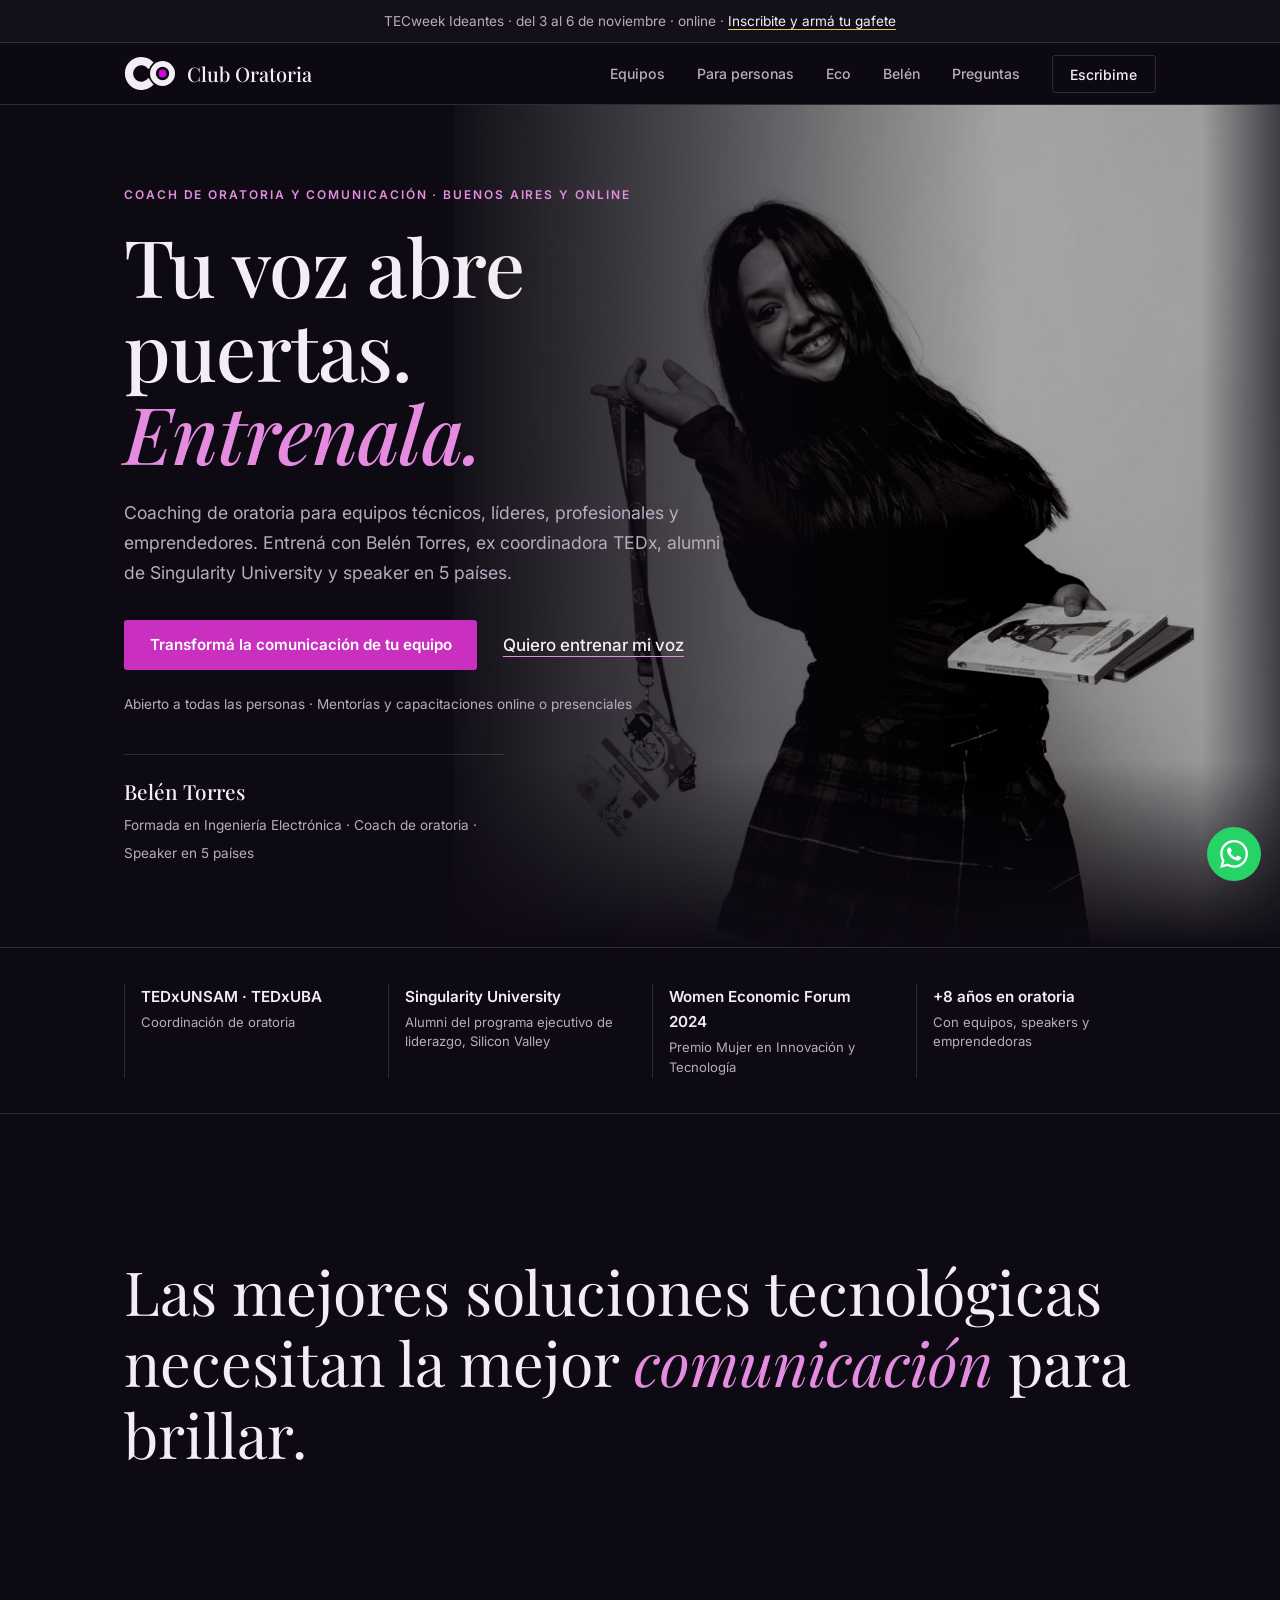
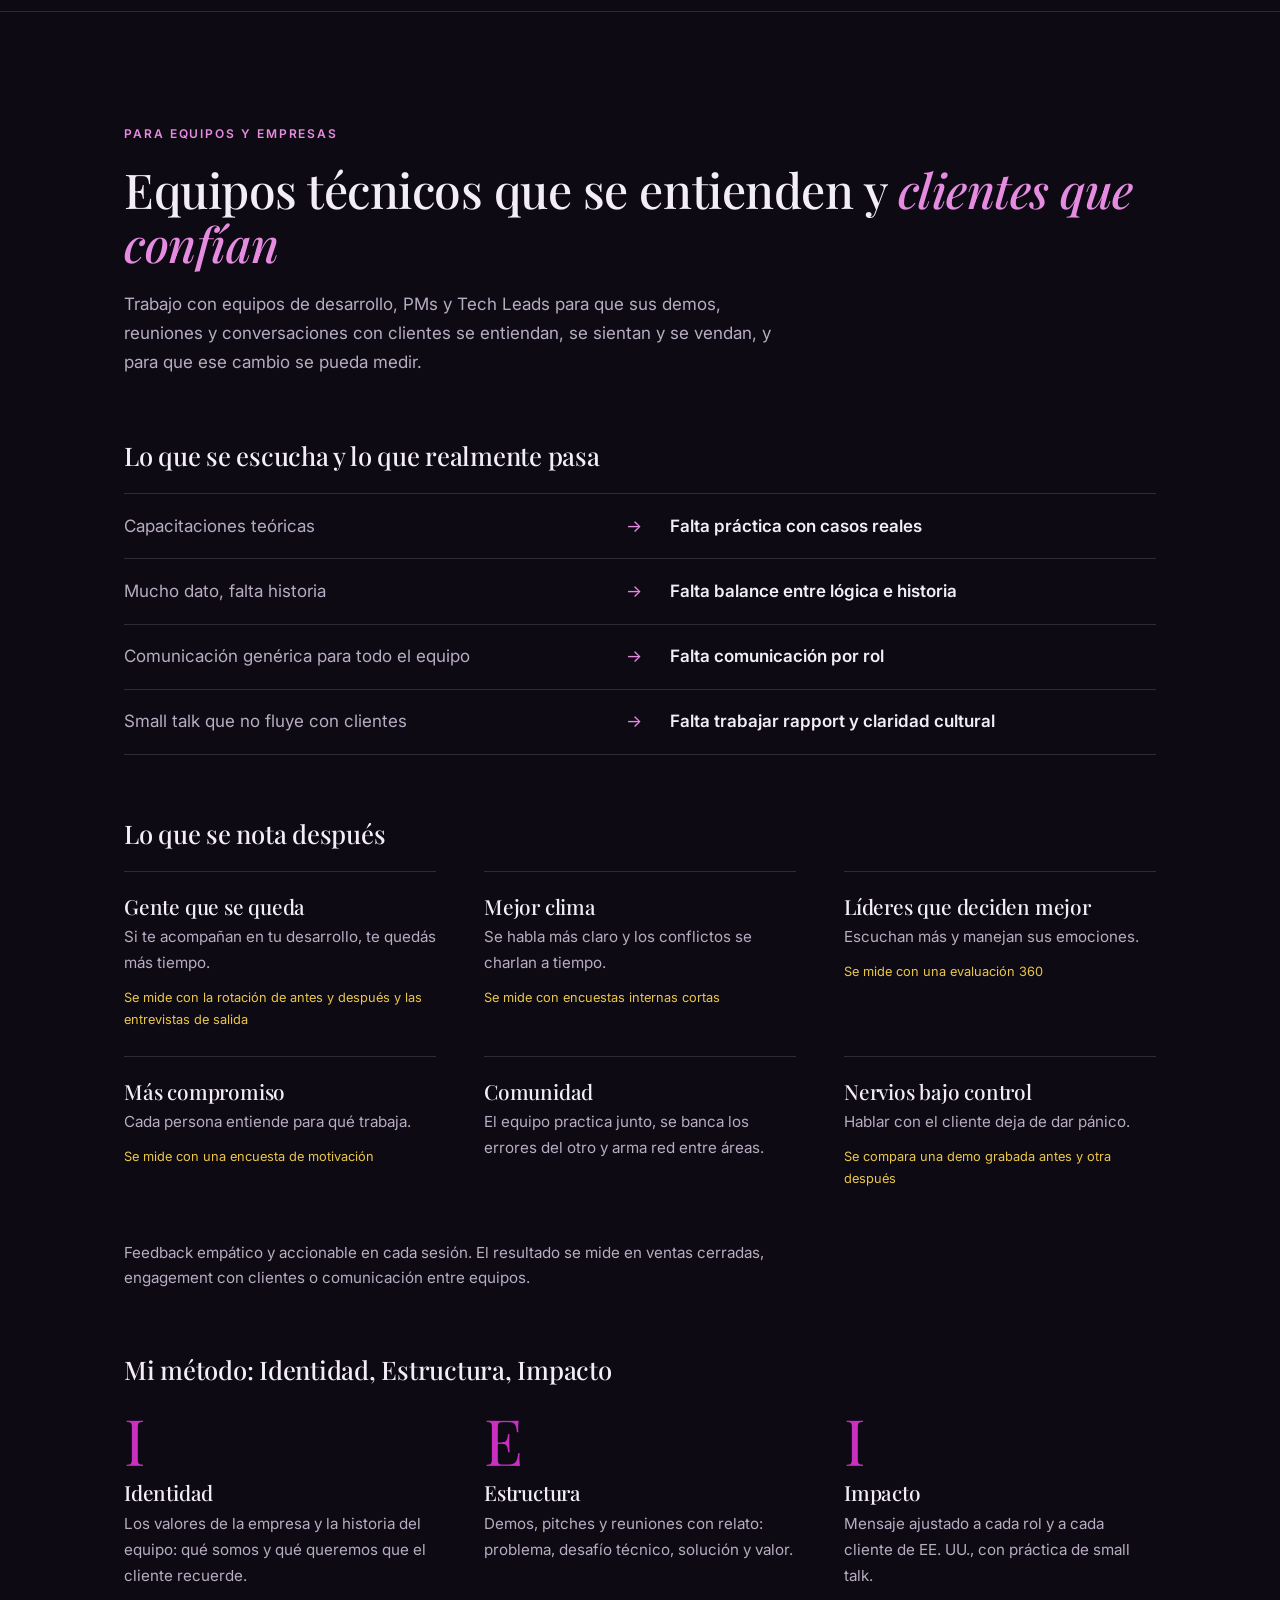
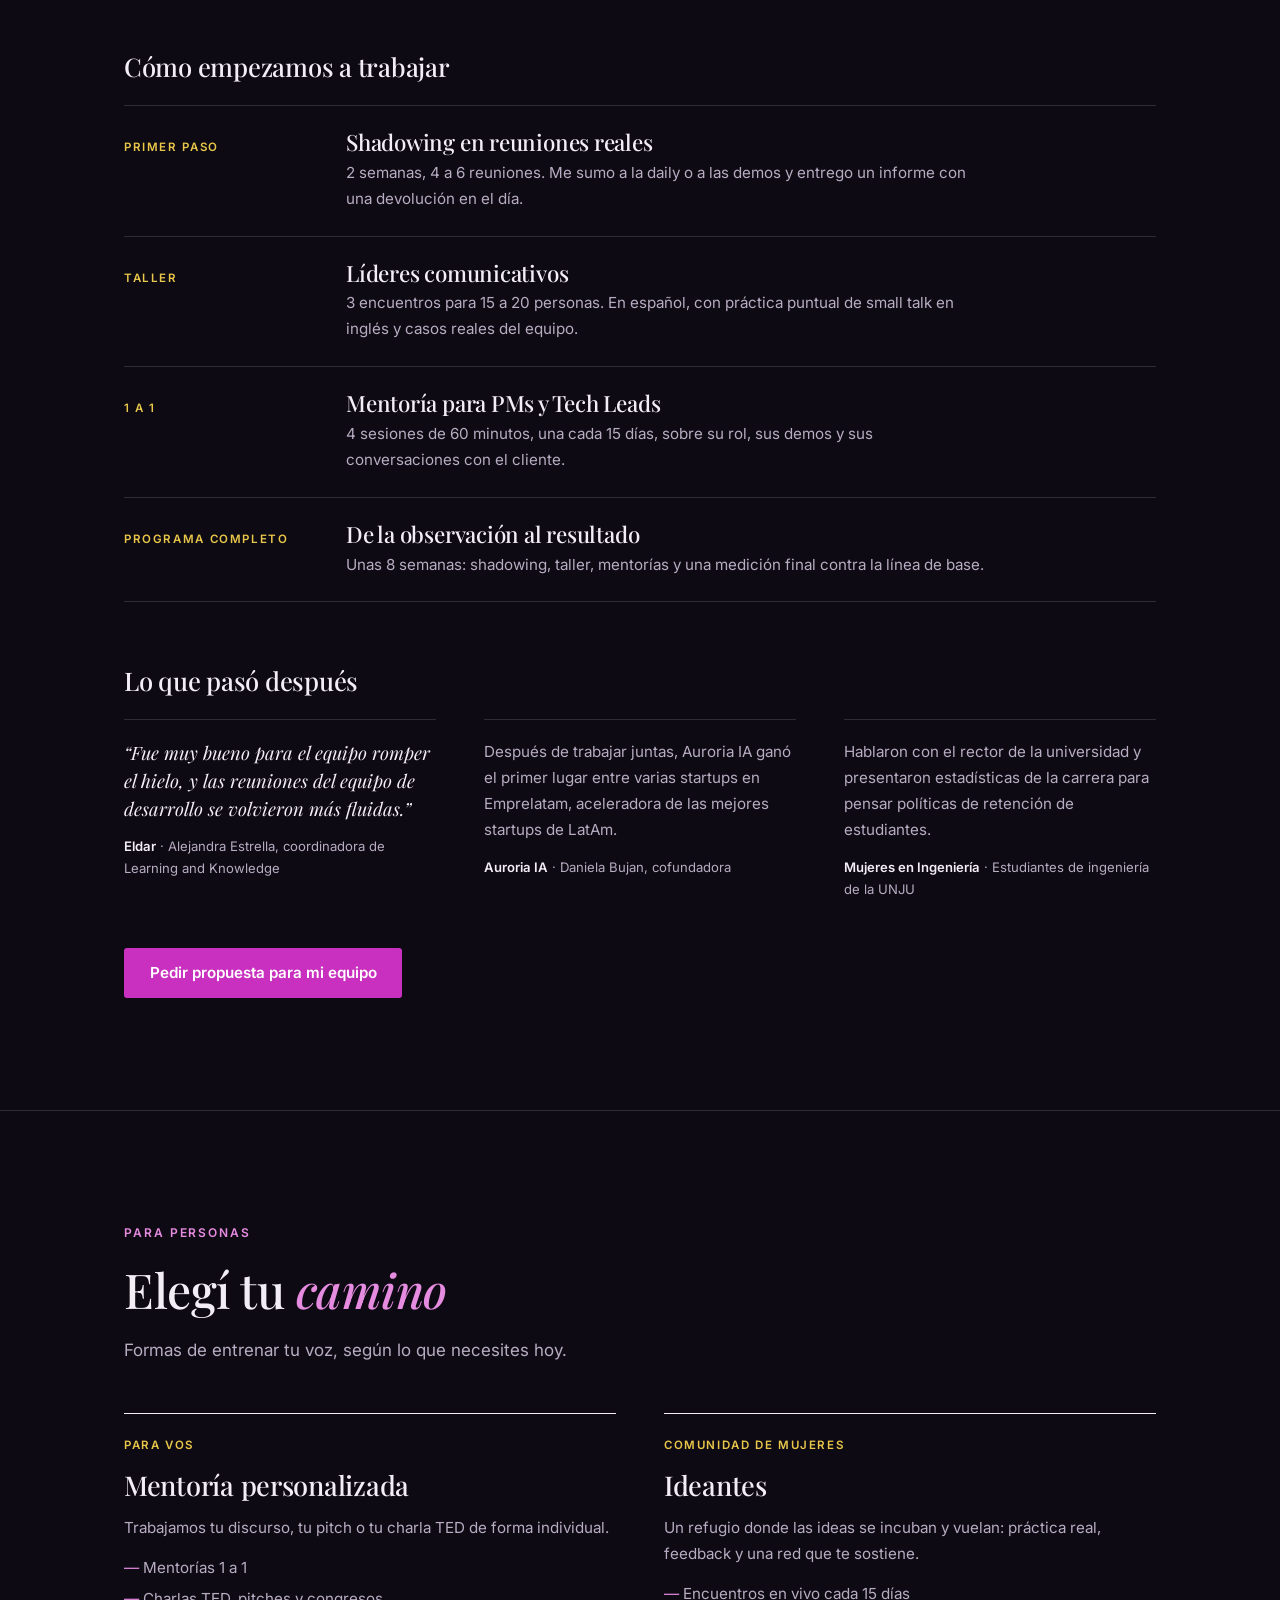
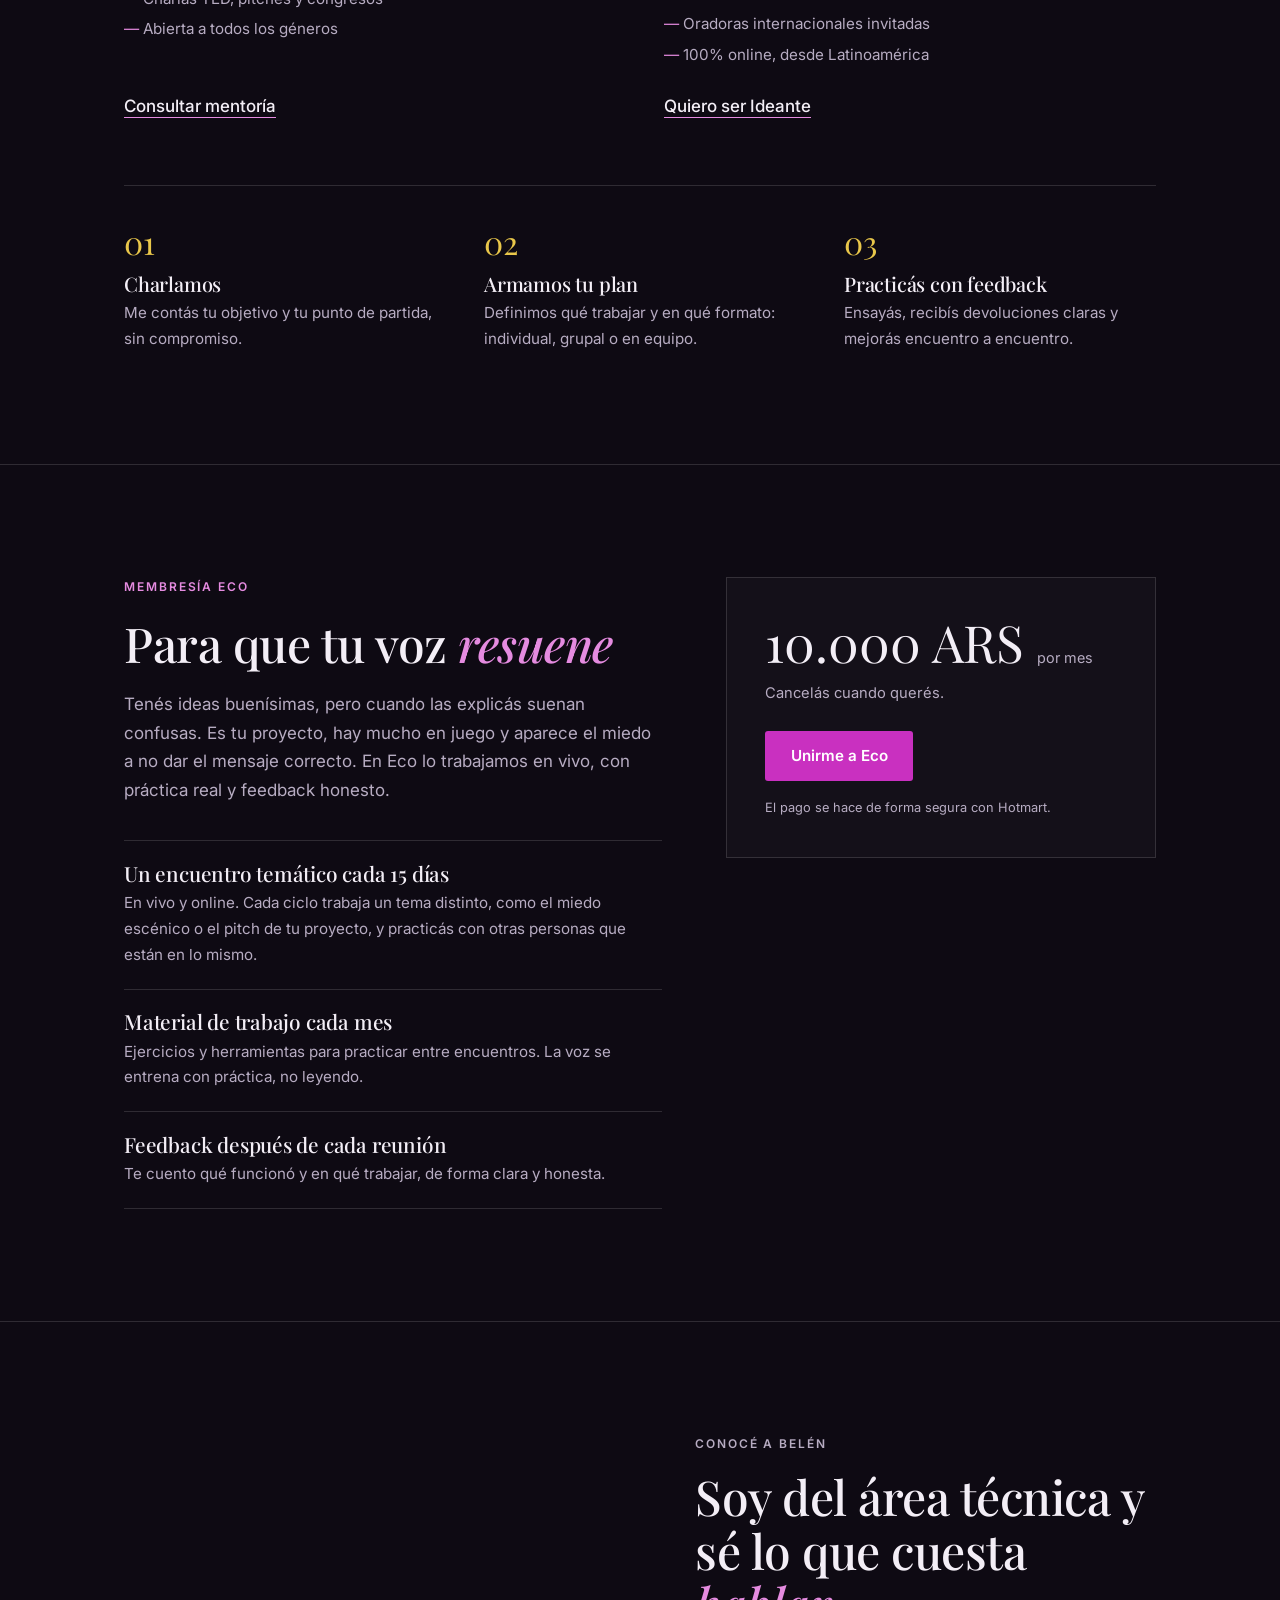
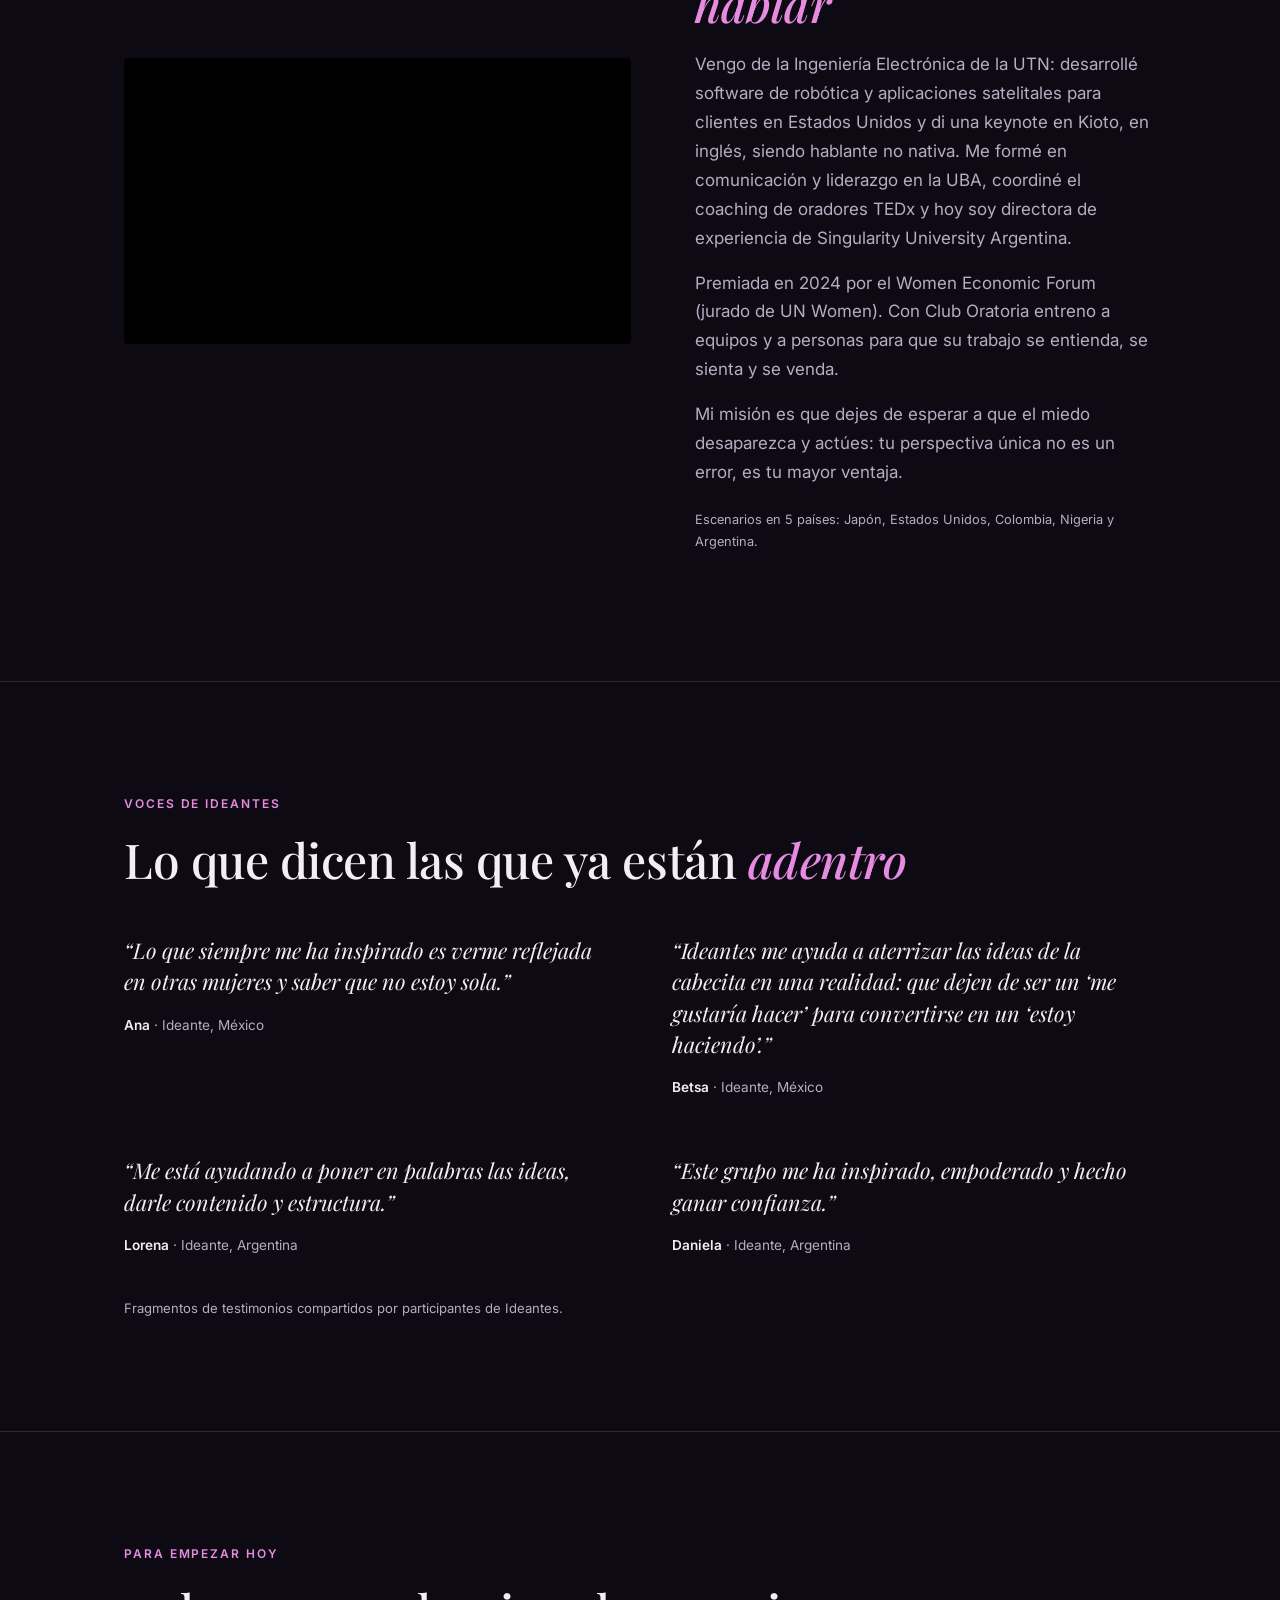
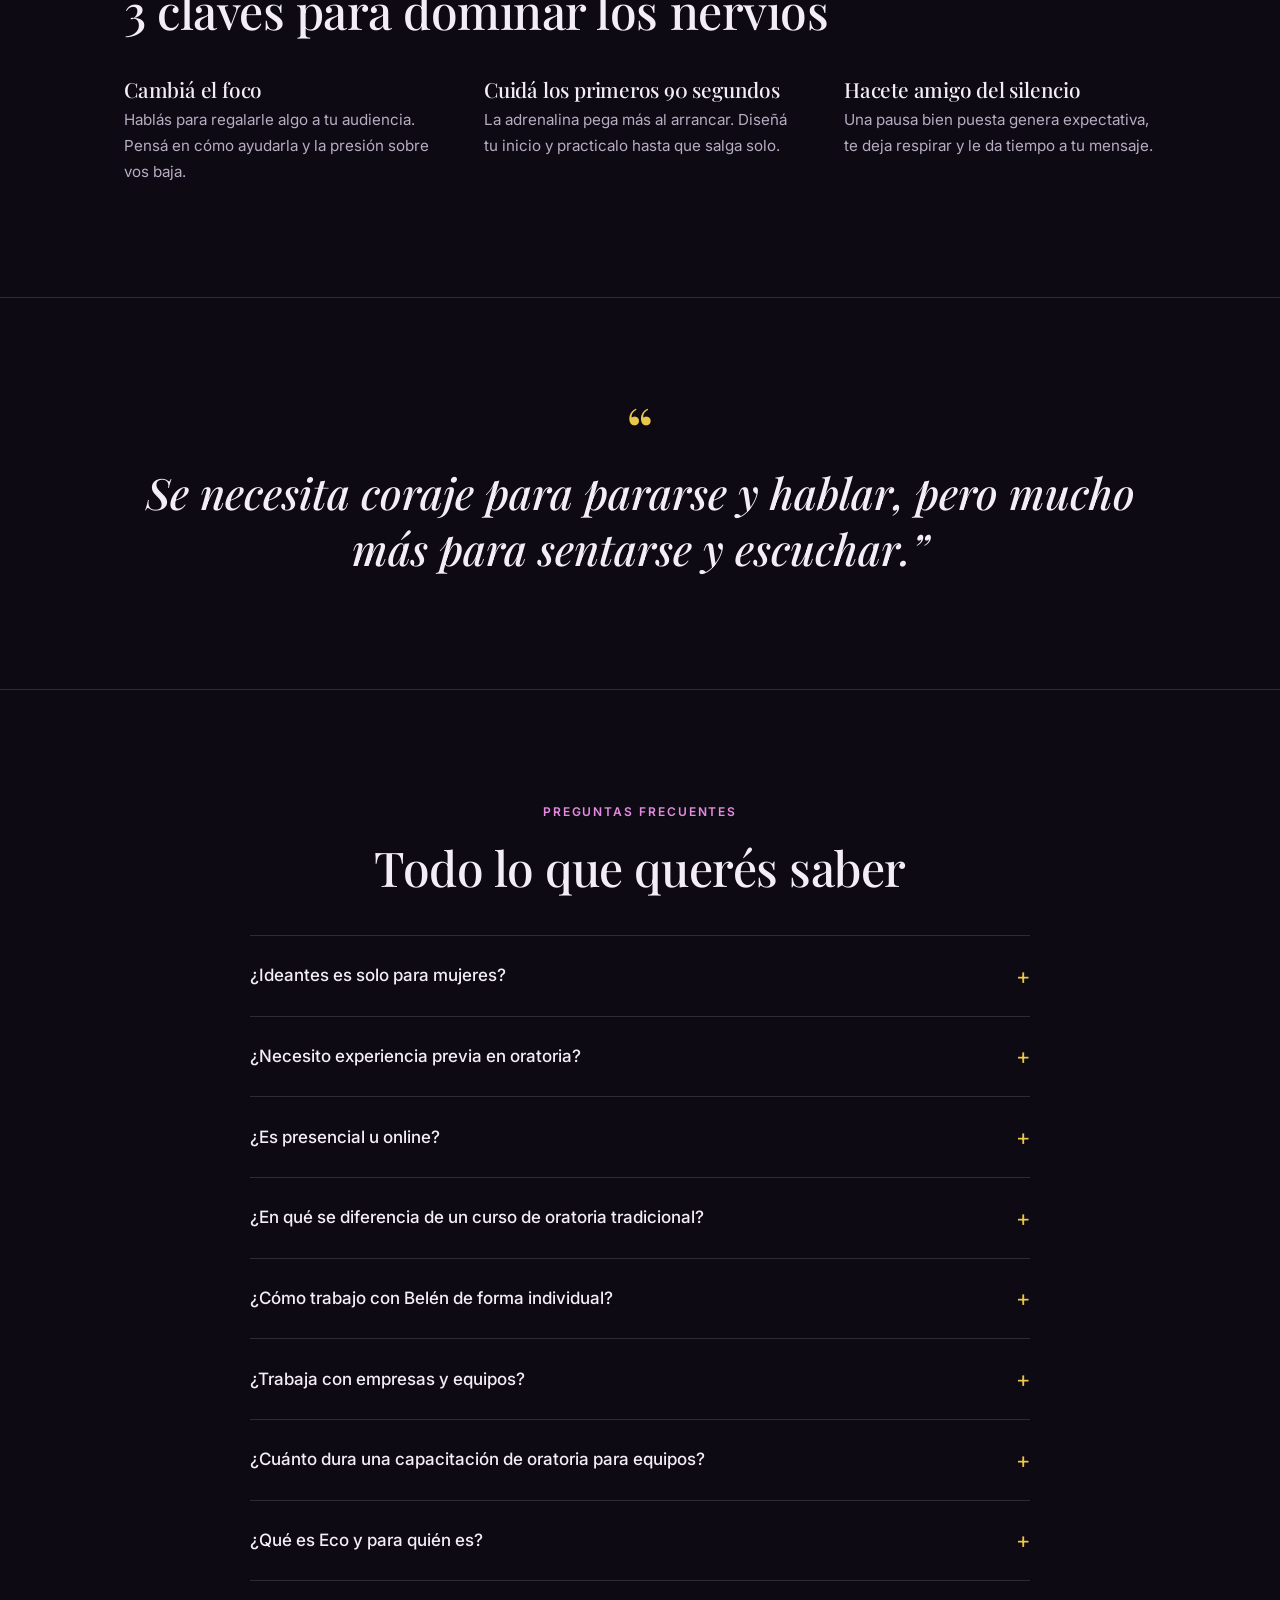
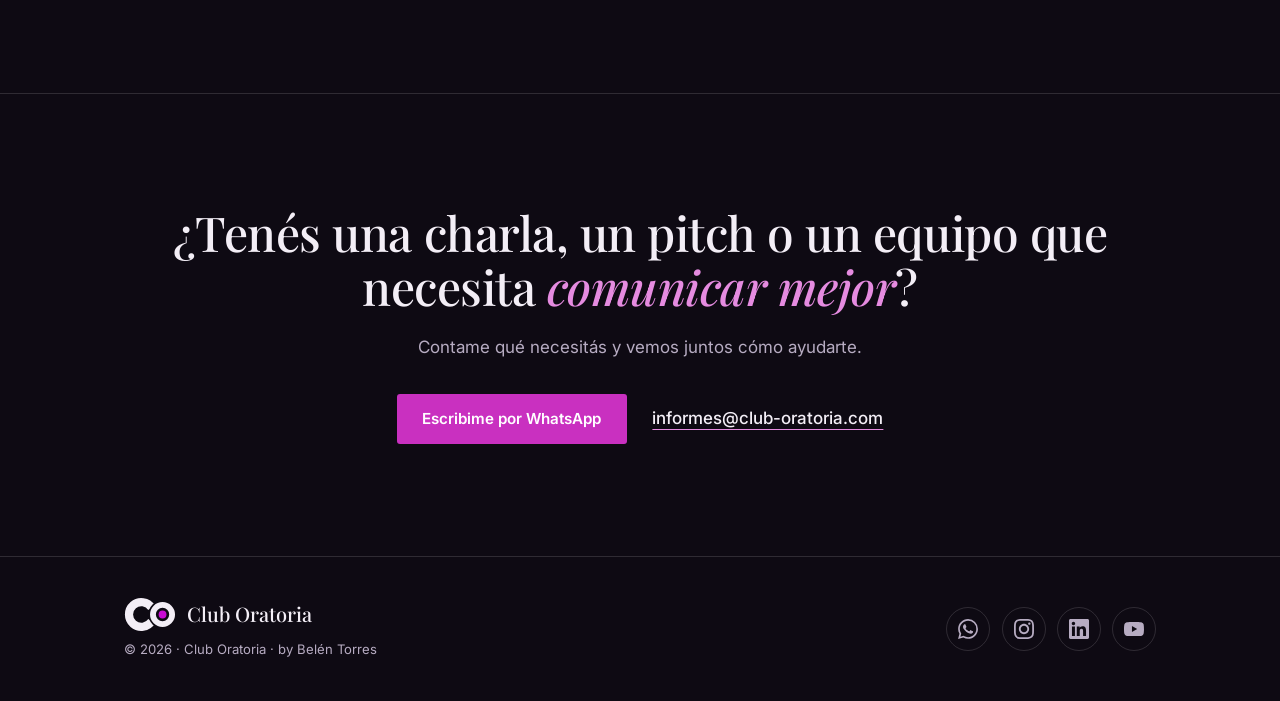
==== index (11).html @ edf1f434 "Add files via upload" ====
<!DOCTYPE html>
<html lang="es">
<head>
<meta charset="UTF-8">
<meta name="viewport" content="width=device-width, initial-scale=1.0">
<title>Coach de oratoria en Buenos Aires | Belén Torres – Club Oratoria</title>
<meta name="description" content="Coach de oratoria en Buenos Aires y online: mentorías 1 a 1, capacitaciones para equipos tech y membresía Eco. Con Belén Torres, ex coordinadora TEDx.">
<meta name="keywords" content="coach de oratoria, hablar en público, miedo a hablar en público, entrenadora de speakers, oratoria Argentina, Belén Torres, Club Oratoria, Ideantes, TEDx, capacitaciones oratoria empresas, comunicación efectiva">
<meta name="author" content="Belén Torres">
<meta name="robots" content="index, follow">
<meta property="og:title" content="Coach de oratoria en Buenos Aires | Belén Torres – Club Oratoria">
<meta property="og:description" content="Tu voz abre puertas. Entrenala con mentorías, capacitaciones para equipos e Ideantes.">
<meta property="og:type" content="website">
<meta property="og:url" content="https://www.club-oratoria.com">
<meta property="og:image" content="https://www.club-oratoria.com/preview.png">
<meta property="og:locale" content="es_AR">
<meta property="og:site_name" content="Club Oratoria">
<meta name="twitter:card" content="summary_large_image">
<link rel="canonical" href="https://www.club-oratoria.com">
<link rel="icon" href="data:image/svg+xml,%3Csvg xmlns='http://www.w3.org/2000/svg' viewBox='250 510 1460 980'%3E%3Crect x='250' y='510' width='1460' height='980' rx='160' fill='%23150633'/%3E%3Cpath d='M1028 811A347 347 0 1 0 1028 1189' fill='none' stroke='white' stroke-width='230'/%3E%3Ccircle cx='1332' cy='1000' r='395' fill='%23150633'/%3E%3Ccircle cx='1332' cy='1000' r='269' fill='none' stroke='white' stroke-width='164'/%3E%3Ccircle cx='1332' cy='1000' r='110' fill='%23C90BD4'/%3E%3C/svg%3E">
<script type="application/ld+json">
{"@context":"https://schema.org","@graph":[
{"@type":"Person","@id":"https://www.club-oratoria.com/#belen","name":"Belén Torres","jobTitle":"Coach de Oratoria y Comunicación","description":"Coach de oratoria y comunicación, ex coordinadora de oratoria TEDx, directora de experiencia de Singularity University Argentina y conferencista en 5 países.","url":"https://www.club-oratoria.com","image":"https://www.club-oratoria.com/preview.png","knowsAbout":["oratoria","hablar en público","storytelling","comunicación para equipos técnicos","liderazgo"],"alumniOf":[{"@type":"CollegeOrUniversity","name":"Universidad Tecnológica Nacional"}],"sameAs":["https://www.linkedin.com/in/anahi-belen-torres/","https://www.instagram.com/club_oratoria/","https://www.youtube.com/@club_oratoria"]},
{"@type":"ProfessionalService","@id":"https://www.club-oratoria.com/#org","name":"Club Oratoria","url":"https://www.club-oratoria.com","image":"https://www.club-oratoria.com/preview.png","description":"Coaching de oratoria y comunicación: mentorías 1 a 1, capacitaciones para equipos tech y la membresía Eco.","founder":{"@id":"https://www.club-oratoria.com/#belen"},"areaServed":[{"@type":"City","name":"Buenos Aires"},{"@type":"Country","name":"Argentina"}],"availableLanguage":"es","contactPoint":{"@type":"ContactPoint","email":"informes@club-oratoria.com","contactType":"customer service"},"sameAs":["https://www.instagram.com/club_oratoria/","https://www.youtube.com/@club_oratoria"],"makesOffer":{"@type":"Offer","name":"Eco, membresía mensual de oratoria y marca personal","price":"10000","priceCurrency":"ARS","url":"https://www.club-oratoria.com/#eco"}},
{"@type":"FAQPage","mainEntity":[
{"@type":"Question","name":"¿Ideantes es solo para mujeres?","acceptedAnswer":{"@type":"Answer","text":"Ideantes es una comunidad pensada para mujeres. Las mentorías, los talleres y las capacitaciones para equipos están abiertos a todas las personas."}},
{"@type":"Question","name":"¿Necesito experiencia previa en oratoria?","acceptedAnswer":{"@type":"Answer","text":"No. Lo único que necesitás es una idea que quieras desarrollar y ganas de aprender a comunicarla con impacto."}},
{"@type":"Question","name":"¿Es presencial u online?","acceptedAnswer":{"@type":"Answer","text":"Ideantes es 100% online y sincrónico, con encuentros en vivo cada 15 días. Las mentorías y capacitaciones pueden ser online o en Buenos Aires."}},
{"@type":"Question","name":"¿Cómo trabajo con Belén de forma individual?","acceptedAnswer":{"@type":"Answer","text":"Escribí por WhatsApp o a informes@club-oratoria.com para consultar disponibilidad de mentorías 1 a 1 o mentoría en proyectos como charlas TED o pitches."}},
{"@type":"Question","name":"¿Trabaja con empresas y equipos?","acceptedAnswer":{"@type":"Answer","text":"Sí. Dicta talleres de comunicación y oratoria para equipos y prepara a líderes para presentaciones de alto impacto."}},
{"@type":"Question","name":"¿Qué es Eco y para quién es?","acceptedAnswer":{"@type":"Answer","text":"Eco es la membresía accesible de Club Oratoria: por 10.000 ARS al mes tenés un encuentro temático en vivo cada 15 días, material de trabajo cada mes y feedback después de cada reunión. Cancelás cuando querés."}}
]}]}
</script>
<link rel="preconnect" href="https://fonts.googleapis.com">
<link rel="preconnect" href="https://fonts.gstatic.com" crossorigin>
<link href="https://fonts.googleapis.com/css2?family=Inter:wght@400;500;600&family=Playfair+Display:ital,wght@0,500;0,600;1,500&display=swap" rel="stylesheet">
<style>
:root{--bg:#0E0A13;--bg2:#141019;--tx:#F3EEF6;--mute:#B7ACC2;--line:rgba(243,238,246,.14);--acc:#C930C0;--accs:#E58BE0;--yel:#E9C74A}
*{box-sizing:border-box;margin:0;padding:0}
html{scroll-behavior:smooth;scroll-padding-top:84px}
body{font:400 1.0625rem/1.7 Inter,system-ui,sans-serif;background:var(--bg);color:var(--tx);overflow-x:hidden;-webkit-font-smoothing:antialiased}
a{color:inherit}
:focus-visible{outline:2px solid var(--accs);outline-offset:3px}
.wrap{max-width:1080px;margin:0 auto;padding:0 1.5rem}
section{padding:clamp(4rem,9vw,7rem) 0;border-top:1px solid var(--line)}
.eyebrow{font-size:.75rem;letter-spacing:.16em;text-transform:uppercase;font-weight:600;color:var(--accs);margin-bottom:1.2rem}
h1,h2,h3{font-family:"Playfair Display",Georgia,serif;font-weight:500;line-height:1.12;letter-spacing:-.01em}
h2{font-size:clamp(2rem,3.8vw,3rem);margin-bottom:1.2rem}
h1 em,h2 em{font-style:italic;color:var(--accs)}
.lead{color:var(--mute);max-width:40em}
.btn{display:inline-flex;align-items:center;justify-content:center;min-height:50px;padding:0 1.6rem;border-radius:3px;font-weight:600;font-size:.95rem;text-decoration:none;transition:background .2s,color .2s}
.btn-main{background:var(--acc);color:#fff}
.btn-main:hover{background:var(--tx);color:var(--bg)}
.link{font-weight:500;text-decoration:underline;text-decoration-color:var(--accs);text-underline-offset:.3em}
.link:hover{color:var(--accs)}
.actions{display:flex;gap:1.6rem;flex-wrap:wrap;align-items:center}
.logo{color:var(--tx);display:block}
.bar{background:var(--bg2);border-bottom:1px solid var(--line);text-align:center;font-size:.85rem;color:var(--mute);padding:.6rem 1rem}
.bar a{color:var(--tx);text-decoration:underline;text-decoration-color:var(--yel);text-underline-offset:.25em}
header{position:sticky;top:0;z-index:50;background:rgba(14,10,19,.92);backdrop-filter:blur(12px);border-bottom:1px solid var(--line)}
.nav{display:flex;align-items:center;justify-content:space-between;gap:1rem;padding:.8rem 1.5rem;max-width:1080px;margin:0 auto}
.brand{display:flex;align-items:center;gap:.7rem;text-decoration:none;font-family:"Playfair Display",Georgia,serif;font-size:1.25rem;font-weight:500}
#menu{display:flex;align-items:center;gap:2rem;list-style:none}
#menu a{text-decoration:none;font-size:.88rem;font-weight:500;color:var(--mute)}
#menu a:hover{color:var(--tx)}
#menu .nav-cta{color:var(--tx);border:1px solid var(--line);padding:.6rem 1.1rem;border-radius:3px}
#menu .nav-cta:hover{border-color:var(--accs)}
.menu-btn{display:none;background:none;border:1px solid var(--line);color:var(--tx);border-radius:3px;min-height:44px;padding:0 1rem;font:500 .88rem Inter,sans-serif}
.hero{border-top:0;padding:clamp(3rem,7vw,5.5rem) 0}
.hero .wrap{display:grid;grid-template-columns:1.3fr 1fr;gap:4rem;align-items:center}
.hero h1{font-size:clamp(2.8rem,6.2vw,5rem);line-height:1.05;margin-bottom:1.5rem}
.hero .lead{font-size:1.1rem;margin-bottom:2rem}
.micro{margin-top:1.4rem;font-size:.85rem;color:var(--mute)}
.photo img{width:100%;height:auto;aspect-ratio:960/1011;object-fit:cover;object-position:center top;border-radius:4px;display:block}
.cap{margin-top:.8rem;font-size:.8rem;color:var(--mute)}
.proof{padding:2.2rem 0}
.proof ul{list-style:none;display:grid;grid-template-columns:repeat(4,1fr);gap:1.5rem}
.proof li{border-left:1px solid var(--line);padding-left:1rem}
.proof b{display:block;font-size:.95rem;font-weight:600}
.proof small{display:block;font-size:.82rem;color:var(--mute);line-height:1.5;margin-top:.2rem}
.cols3{display:grid;grid-template-columns:repeat(3,1fr);gap:3rem;margin-top:3rem}
.col{border-top:1px solid var(--tx);padding-top:1.4rem;display:flex;flex-direction:column;gap:.9rem}
.tag{font-size:.72rem;letter-spacing:.14em;text-transform:uppercase;font-weight:600;color:var(--yel)}
.col h3{font-size:1.7rem}
.col p,.col li{color:var(--mute);font-size:.95rem}
.col ul{list-style:none;display:grid;gap:.3rem}
.col li::before{content:"\2014\00a0";color:var(--accs)}
.col .link{margin-top:auto;padding-top:.6rem;align-self:flex-start}
.steps{display:grid;grid-template-columns:repeat(3,1fr);gap:3rem;margin-top:4rem;padding-top:2.5rem;border-top:1px solid var(--line)}
.steps .n{font-family:"Playfair Display",Georgia,serif;font-size:2rem;color:var(--yel);line-height:1}
.steps h3{font-size:1.25rem;margin:.6rem 0 .3rem}
.steps p{color:var(--mute);font-size:.95rem}
.eco{display:grid;grid-template-columns:1.25fr 1fr;gap:4rem;align-items:start}
.items{margin-top:2.2rem}
.it{border-top:1px solid var(--line);padding:1.3rem 0}
.it:last-child{border-bottom:1px solid var(--line)}
.it h3{font-size:1.3rem;margin-bottom:.3rem}
.it p{color:var(--mute);font-size:.95rem}
.price{border:1px solid var(--line);background:var(--bg2);padding:2.4rem;position:sticky;top:100px}
.amt{font-family:"Playfair Display",Georgia,serif;font-size:3.2rem;line-height:1}
.amt small{font-family:Inter,sans-serif;font-size:.9rem;color:var(--mute)}
.terms{color:var(--mute);font-size:.92rem;margin:.8rem 0 1.6rem}
.safe{font-size:.8rem;color:var(--mute);margin-top:1rem}
.rows{margin-top:2.5rem}
.row{display:grid;grid-template-columns:190px 1fr;gap:2rem;padding:1.5rem 0;border-top:1px solid var(--line)}
.row:last-child{border-bottom:1px solid var(--line)}
.row .tag{padding-top:.5rem}
.row h3{font-size:1.4rem;margin-bottom:.3rem}
.row p{color:var(--mute);font-size:.95rem;max-width:42em}
.sub{font-size:1.6rem;margin:4rem 0 1.5rem}
.cols{display:grid;grid-template-columns:repeat(3,1fr);gap:3rem}
.m .l{font-family:"Playfair Display",Georgia,serif;font-size:4rem;line-height:1;color:var(--acc)}
.m h3{font-size:1.3rem;margin:.4rem 0}
.m p,.rs p,.rs blockquote{color:var(--mute);font-size:.95rem}
.rs{border-top:1px solid var(--line);padding-top:1.2rem}
.rs blockquote{font-family:"Playfair Display",Georgia,serif;font-style:italic;font-size:1.15rem;line-height:1.5;color:var(--tx)}
.rs cite{display:block;font-style:normal;font-size:.82rem;color:var(--mute);margin-top:.8rem}
.rs cite b{color:var(--tx);font-weight:600}
.about{display:grid;grid-template-columns:1.1fr 1fr;gap:4rem;align-items:center}
.video{position:relative;padding-bottom:56.25%;height:0;border-radius:4px;overflow:hidden;background:#000}
.video iframe{position:absolute;inset:0;width:100%;height:100%;border:0}
.about p{color:var(--mute);margin-bottom:1rem}
.about .cap{margin-top:1.4rem}
.quotes{display:grid;grid-template-columns:repeat(2,1fr);gap:3.5rem 4rem;margin-top:3rem}
.quotes blockquote{font-family:"Playfair Display",Georgia,serif;font-style:italic;font-size:1.35rem;line-height:1.45}
.quotes cite{display:block;font-style:normal;font-size:.85rem;color:var(--mute);margin-top:1rem}
.quotes cite b{color:var(--tx);font-weight:600}
.note{font-size:.82rem;color:var(--mute);margin-top:2.5rem}
.claves h3{font-size:1.3rem;margin-bottom:.4rem}
.claves p{color:var(--mute);font-size:.95rem}
.faq{max-width:780px;margin:2.5rem auto 0}
details{border-bottom:1px solid var(--line)}
details:first-child{border-top:1px solid var(--line)}
summary{list-style:none;cursor:pointer;display:flex;justify-content:space-between;gap:1rem;align-items:center;padding:1.3rem 0;font-weight:500}
summary::-webkit-details-marker{display:none}
summary::after{content:"+";color:var(--yel);font-size:1.4rem;font-weight:400;transition:transform .2s}
details[open] summary::after{transform:rotate(45deg)}
details p{color:var(--mute);font-size:.96rem;padding-bottom:1.3rem}
details a{color:var(--tx);text-decoration:underline;text-decoration-color:var(--accs)}
.center{text-align:center}
.center .lead{margin:0 auto}
.final .actions{justify-content:center;margin-top:2rem}
footer{border-top:1px solid var(--line);padding:2.5rem 0}
footer .wrap{display:flex;justify-content:space-between;align-items:center;flex-wrap:wrap;gap:1.5rem}
footer small{color:var(--mute);font-size:.82rem;display:block;margin-top:.4rem}
.social{display:flex;gap:.7rem;flex-wrap:wrap}
.social a{width:44px;height:44px;display:inline-flex;align-items:center;justify-content:center;border:1px solid var(--line);border-radius:50%;color:var(--mute);transition:color .2s,border-color .2s}
.social a:hover{color:var(--tx);border-color:var(--accs)}
.social svg{width:20px;height:20px;fill:currentColor}
.wa{position:fixed;right:1.2rem;bottom:1.2rem;z-index:60;width:54px;height:54px;border-radius:50%;background:#25D366;display:flex;align-items:center;justify-content:center}
.cols2{grid-template-columns:repeat(2,1fr)}
.pr{display:grid;grid-template-columns:1fr 28px 1fr;gap:1rem;align-items:center;padding:1.1rem 0;border-top:1px solid var(--line)}
.pr:last-child{border-bottom:1px solid var(--line)}
.pr span{color:var(--mute)}
.pr i{font-style:normal;color:var(--accs)}
.pr b{font-weight:600}
.outs{display:grid;grid-template-columns:repeat(3,1fr);gap:0 3rem}
.out{border-top:1px solid var(--line);padding:1.4rem 0 1.6rem}
.out h3{font-size:1.3rem;margin-bottom:.4rem}
.out p{color:var(--mute);font-size:.95rem}
.how{display:block;margin-top:.7rem;font-size:.8rem;color:var(--yel)}
.fine{margin-top:1.5rem;color:var(--mute);font-size:.95rem;max-width:44em}
.quote{text-align:center}
.quote blockquote{font-family:"Playfair Display",Georgia,serif;font-style:italic;font-weight:500;font-size:clamp(1.7rem,3.6vw,2.7rem);line-height:1.3;max-width:24em;margin:0 auto}
.quote blockquote::before{content:"\201C";display:block;font-style:normal;font-size:4rem;line-height:.6;color:var(--yel);margin-bottom:1rem}
.hero{position:relative;overflow:hidden;min-height:clamp(580px,88vh,780px);display:flex;align-items:center;padding:clamp(3rem,7vw,5rem) 0}
.hero::before{content:"";position:absolute;inset:0;z-index:1;background:linear-gradient(90deg,var(--bg) 0%,var(--bg) 34%,rgba(14,10,19,.6) 54%,rgba(14,10,19,0) 78%)}
.hero .wrap{display:block;position:relative;z-index:2;width:100%}
.hero-img{position:absolute;top:0;right:0;height:100%;width:min(68%,880px);object-fit:cover;object-position:center top;z-index:0;filter:brightness(.72) contrast(1.18);transform:translateX(5%);-webkit-mask-image:linear-gradient(to top,transparent 0,#000 22%),linear-gradient(to left,transparent 0,#000 14%);-webkit-mask-composite:source-in;mask-image:linear-gradient(to top,transparent 0,#000 22%),linear-gradient(to left,transparent 0,#000 14%);mask-composite:intersect}
.hero-copy{max-width:600px}
.sig{margin-top:2.4rem;padding-top:1.2rem;border-top:1px solid var(--line);max-width:380px}
.sig b{display:block;font-family:"Playfair Display",Georgia,serif;font-size:1.3rem;font-weight:500}
.sig span{font-size:.85rem;color:var(--mute)}
.statement{padding:clamp(5rem,11vw,9rem) 0}
.statement p{font-family:"Playfair Display",Georgia,serif;font-size:clamp(2rem,4.8vw,3.8rem);line-height:1.18;max-width:19em}
.statement em{font-style:italic;color:var(--accs)}
@media(max-width:860px){
 .hero{display:block;min-height:0;padding:0 0 3rem}
 .hero::before{display:none}
 .hero-img{position:relative;width:100%;height:440px;display:block;transform:none;-webkit-mask-image:linear-gradient(to top,transparent 0,#000 40%);mask-image:linear-gradient(to top,transparent 0,#000 40%)}
 .hero .wrap{margin-top:-90px}
 section{padding:3.5rem 0}
 .hero .wrap,.about,.eco{grid-template-columns:1fr;gap:2.5rem}
 .proof ul{grid-template-columns:1fr 1fr}
 .cols3,.steps,.cols,.quotes{grid-template-columns:1fr;gap:2.2rem}
 .row{grid-template-columns:1fr;gap:.3rem}
 .pr{grid-template-columns:1fr;gap:.2rem}.pr i{display:none}
 .outs{grid-template-columns:1fr}
 .price{position:static;padding:1.8rem}
 .menu-btn{display:inline-flex;align-items:center}
 #menu{display:none;position:absolute;top:100%;left:0;right:0;flex-direction:column;align-items:stretch;gap:0;background:var(--bg);border-bottom:1px solid var(--line);padding:.5rem 1.5rem 1rem}
 #menu.open{display:flex}
 #menu a{display:block;padding:.9rem 0}
 #menu .nav-cta{margin-top:.6rem;text-align:center}
 footer .wrap{flex-direction:column;text-align:center}
}
@media(prefers-reduced-motion:reduce){html{scroll-behavior:auto}.btn,summary::after{transition:none}}
</style>
</head>
<body>
<svg width="0" height="0" style="position:absolute" aria-hidden="true"><defs><symbol id="co" viewBox="250 510 1460 980"><mask id="cm" maskUnits="userSpaceOnUse" x="250" y="510" width="1460" height="980"><rect x="250" y="510" width="1460" height="980" fill="#fff"/><circle cx="1332" cy="1000" r="395" fill="#000"/></mask><path mask="url(#cm)" d="M1028 811A347 347 0 1 0 1028 1189" fill="none" stroke="currentColor" stroke-width="230"/><circle cx="1332" cy="1000" r="269" fill="none" stroke="currentColor" stroke-width="164"/><circle cx="1332" cy="1000" r="110" fill="#C90BD4"/></symbol></defs></svg>

<div class="bar">TECweek Ideantes · del 3 al 6 de noviembre · online · <a href="https://www.club-oratoria.com/Tecweek-Ideantes/">Inscribite y armá tu gafete</a></div>

<header>
<nav class="nav" aria-label="Navegación principal">
<a class="brand" href="#" aria-label="Club Oratoria, inicio"><svg class="logo" width="52" height="35" role="img" aria-label="Logo de Club Oratoria"><use href="#co"/></svg>Club Oratoria</a>
<button class="menu-btn" aria-expanded="false" aria-controls="menu">Menú</button>
<ul id="menu">
<li><a href="#equipos">Equipos</a></li>
<li><a href="#caminos">Para personas</a></li>
<li><a href="#eco">Eco</a></li>
<li><a href="#belen">Belén</a></li>
<li><a href="#faq">Preguntas</a></li>
<li><a class="nav-cta" href="https://wa.me/541126789589?text=Hola%20Bel%C3%A9n%2C%20vengo%20de%20tu%20web%20y%20quiero%20consultar." target="_blank" rel="noopener noreferrer">Escribime</a></li>
</ul>
</nav>
</header>

<main>
<section class="hero" aria-label="Inicio">
<img class="hero-img" src="[data-uri]" alt="Belén Torres, coach de oratoria y speaker internacional" width="1200" height="1200" fetchpriority="high">
<div class="wrap">
<div class="hero-copy">
<p class="eyebrow">Coach de oratoria y comunicación · Buenos Aires y online</p>
<h1>Tu voz abre puertas. <em>Entrenala.</em></h1>
<p class="lead">Coaching de oratoria para equipos técnicos, líderes, profesionales y emprendedores. Entrená con Belén Torres, ex coordinadora TEDx, alumni de Singularity University y speaker en 5 países.</p>
<div class="actions">
<a class="btn btn-main" href="#equipos">Transformá la comunicación de tu equipo</a>
<a class="link" href="#caminos">Quiero entrenar mi voz</a>
</div>
<p class="micro">Abierto a todas las personas · Mentorías y capacitaciones online o presenciales</p>
<div class="sig"><b>Belén Torres</b><span>Formada en Ingeniería Electrónica · Coach de oratoria · Speaker en 5 países</span></div>
</div>
</div>
</section>

<section class="proof" aria-label="Trayectoria">
<div class="wrap">
<ul>
<li><b>TEDxUNSAM · TEDxUBA</b><small>Coordinación de oratoria</small></li>
<li><b>Singularity University</b><small>Alumni del programa ejecutivo de liderazgo, Silicon Valley</small></li>
<li><b>Women Economic Forum 2024</b><small>Premio Mujer en Innovación y Tecnología</small></li>
<li><b>+8 años en oratoria</b><small>Con equipos, speakers y emprendedoras</small></li>
</ul>
</div>
</section>

<section class="statement" aria-label="Propuesta">
<div class="wrap">
<p>Las mejores soluciones tecnológicas necesitan la mejor <em>comunicación</em> para brillar.</p>
</div>
</section>

<section id="equipos" aria-labelledby="t-equipos">
<div class="wrap">
<p class="eyebrow">Para equipos y empresas</p>
<h2 id="t-equipos">Equipos técnicos que se entienden y <em>clientes que confían</em></h2>
<p class="lead">Trabajo con equipos de desarrollo, PMs y Tech Leads para que sus demos, reuniones y conversaciones con clientes se entiendan, se sientan y se vendan, y para que ese cambio se pueda medir.</p>
<h3 class="sub">Lo que se escucha y lo que realmente pasa</h3>
<div class="pain">
<div class="pr"><span>Capacitaciones teóricas</span><i>→</i><b>Falta práctica con casos reales</b></div>
<div class="pr"><span>Mucho dato, falta historia</span><i>→</i><b>Falta balance entre lógica e historia</b></div>
<div class="pr"><span>Comunicación genérica para todo el equipo</span><i>→</i><b>Falta comunicación por rol</b></div>
<div class="pr"><span>Small talk que no fluye con clientes</span><i>→</i><b>Falta trabajar rapport y claridad cultural</b></div>
</div>
<h3 class="sub">Lo que se nota después</h3>
<div class="outs">
<div class="out"><h3>Gente que se queda</h3><p>Si te acompañan en tu desarrollo, te quedás más tiempo.</p><span class="how">Se mide con la rotación de antes y después y las entrevistas de salida</span></div>
<div class="out"><h3>Mejor clima</h3><p>Se habla más claro y los conflictos se charlan a tiempo.</p><span class="how">Se mide con encuestas internas cortas</span></div>
<div class="out"><h3>Líderes que deciden mejor</h3><p>Escuchan más y manejan sus emociones.</p><span class="how">Se mide con una evaluación 360</span></div>
<div class="out"><h3>Más compromiso</h3><p>Cada persona entiende para qué trabaja.</p><span class="how">Se mide con una encuesta de motivación</span></div>
<div class="out"><h3>Comunidad</h3><p>El equipo practica junto, se banca los errores del otro y arma red entre áreas.</p></div>
<div class="out"><h3>Nervios bajo control</h3><p>Hablar con el cliente deja de dar pánico.</p><span class="how">Se compara una demo grabada antes y otra después</span></div>
</div>
<p class="fine">Feedback empático y accionable en cada sesión. El resultado se mide en ventas cerradas, engagement con clientes o comunicación entre equipos.</p>
<h3 class="sub">Mi método: Identidad, Estructura, Impacto</h3>
<div class="cols">
<div class="m"><span class="l">I</span><h3>Identidad</h3><p>Los valores de la empresa y la historia del equipo: qué somos y qué queremos que el cliente recuerde.</p></div>
<div class="m"><span class="l">E</span><h3>Estructura</h3><p>Demos, pitches y reuniones con relato: problema, desafío técnico, solución y valor.</p></div>
<div class="m"><span class="l">I</span><h3>Impacto</h3><p>Mensaje ajustado a cada rol y a cada cliente de EE. UU., con práctica de small talk.</p></div>
</div>
<h3 class="sub">Cómo empezamos a trabajar</h3>
<div class="rows" style="margin-top:0">
<div class="row"><span class="tag">Primer paso</span><div><h3>Shadowing en reuniones reales</h3><p>2 semanas, 4 a 6 reuniones. Me sumo a la daily o a las demos y entrego un informe con una devolución en el día.</p></div></div>
<div class="row"><span class="tag">Taller</span><div><h3>Líderes comunicativos</h3><p>3 encuentros para 15 a 20 personas. En español, con práctica puntual de small talk en inglés y casos reales del equipo.</p></div></div>
<div class="row"><span class="tag">1 a 1</span><div><h3>Mentoría para PMs y Tech Leads</h3><p>4 sesiones de 60 minutos, una cada 15 días, sobre su rol, sus demos y sus conversaciones con el cliente.</p></div></div>
<div class="row"><span class="tag">Programa completo</span><div><h3>De la observación al resultado</h3><p>Unas 8 semanas: shadowing, taller, mentorías y una medición final contra la línea de base.</p></div></div>
</div>
<h3 class="sub">Lo que pasó después</h3>
<div class="cols">
<figure class="rs"><blockquote>“Fue muy bueno para el equipo romper el hielo, y las reuniones del equipo de desarrollo se volvieron más fluidas.”</blockquote><figcaption><cite><b>Eldar</b> · Alejandra Estrella, coordinadora de Learning and Knowledge</cite></figcaption></figure>
<figure class="rs"><p>Después de trabajar juntas, Auroria IA ganó el primer lugar entre varias startups en Emprelatam, aceleradora de las mejores startups de LatAm.</p><figcaption><cite><b>Auroria IA</b> · Daniela Bujan, cofundadora</cite></figcaption></figure>
<figure class="rs"><p>Hablaron con el rector de la universidad y presentaron estadísticas de la carrera para pensar políticas de retención de estudiantes.</p><figcaption><cite><b>Mujeres en Ingeniería</b> · Estudiantes de ingeniería de la UNJU</cite></figcaption></figure>
</div>
<div class="actions" style="margin-top:3rem">
<a class="btn btn-main" href="https://wa.me/541126789589?text=Hola%20Bel%C3%A9n%2C%20quiero%20pedir%20una%20propuesta%20de%20capacitaci%C3%B3n%20para%20mi%20equipo." target="_blank" rel="noopener noreferrer">Pedir propuesta para mi equipo</a>
</div>
</div>
</section>

<section id="caminos" aria-labelledby="t-caminos">
<div class="wrap">
<p class="eyebrow">Para personas</p>
<h2 id="t-caminos">Elegí tu <em>camino</em></h2>
<p class="lead">Formas de entrenar tu voz, según lo que necesites hoy.</p>
<div class="cols3 cols2">
<article class="col">
<span class="tag">Para vos</span>
<h3>Mentoría personalizada</h3>
<p>Trabajamos tu discurso, tu pitch o tu charla TED de forma individual.</p>
<ul><li>Mentorías 1 a 1</li><li>Charlas TED, pitches y congresos</li><li>Abierta a todos los géneros</li></ul>
<a class="link" href="https://wa.me/541126789589?text=Hola%20Bel%C3%A9n%2C%20quiero%20consultar%20por%20una%20mentor%C3%ADa%20de%20oratoria." target="_blank" rel="noopener noreferrer">Consultar mentoría</a>
</article>
<article class="col">
<span class="tag">Comunidad de mujeres</span>
<h3>Ideantes</h3>
<p>Un refugio donde las ideas se incuban y vuelan: práctica real, feedback y una red que te sostiene.</p>
<ul><li>Encuentros en vivo cada 15 días</li><li>Oradoras internacionales invitadas</li><li>100% online, desde Latinoamérica</li></ul>
<a class="link" href="https://wa.me/541126789589?text=Hola%20Bel%C3%A9n%2C%20quiero%20ser%20Ideante." target="_blank" rel="noopener noreferrer">Quiero ser Ideante</a>
</article>
</div>
<div class="steps">
<div><span class="n">01</span><h3>Charlamos</h3><p>Me contás tu objetivo y tu punto de partida, sin compromiso.</p></div>
<div><span class="n">02</span><h3>Armamos tu plan</h3><p>Definimos qué trabajar y en qué formato: individual, grupal o en equipo.</p></div>
<div><span class="n">03</span><h3>Practicás con feedback</h3><p>Ensayás, recibís devoluciones claras y mejorás encuentro a encuentro.</p></div>
</div>
</div>
</section>

<section id="eco" aria-labelledby="t-eco">
<div class="wrap eco">
<div>
<p class="eyebrow">Membresía Eco</p>
<h2 id="t-eco">Para que tu voz <em>resuene</em></h2>
<p class="lead">Tenés ideas buenísimas, pero cuando las explicás suenan confusas. Es tu proyecto, hay mucho en juego y aparece el miedo a no dar el mensaje correcto. En Eco lo trabajamos en vivo, con práctica real y feedback honesto.</p>
<div class="items">
<div class="it"><h3>Un encuentro temático cada 15 días</h3><p>En vivo y online. Cada ciclo trabaja un tema distinto, como el miedo escénico o el pitch de tu proyecto, y practicás con otras personas que están en lo mismo.</p></div>
<div class="it"><h3>Material de trabajo cada mes</h3><p>Ejercicios y herramientas para practicar entre encuentros. La voz se entrena con práctica, no leyendo.</p></div>
<div class="it"><h3>Feedback después de cada reunión</h3><p>Te cuento qué funcionó y en qué trabajar, de forma clara y honesta.</p></div>
</div>
</div>
<aside class="price" aria-label="Precio de Eco">
<p class="amt">10.000 ARS <small>por mes</small></p>
<p class="terms">Cancelás cuando querés.</p>
<script>function importHotmart(){var s=document.createElement('script');s.src='https://static.hotmart.com/checkout/widget.min.js';document.head.appendChild(s)}importHotmart();</script>
<a onclick="return false;" href="https://pay.hotmart.com/M104217722L?checkoutMode=2" class="hotmart-fb hotmart__button-checkout btn btn-main" style="display:inline-flex !important;background:#C930C0 !important;color:#fff !important;padding:0 1.6rem !important;border-radius:3px !important;text-decoration:none !important;font-weight:600 !important;font-family:inherit !important;min-height:50px !important;align-items:center !important;border:none !important;box-shadow:none !important;text-shadow:none !important">Unirme a Eco</a>
<p class="safe">El pago se hace de forma segura con Hotmart.</p>
</aside>
</div>
</section>

<section id="belen" aria-labelledby="t-belen">
<div class="wrap about">
<div class="video"><iframe src="https://www.youtube.com/embed/CCRZLchf7Vc" title="Club Oratoria: dominá el lenguaje y persuadí con éxito" loading="lazy" allow="accelerometer; clipboard-write; encrypted-media; gyroscope; picture-in-picture" allowfullscreen></iframe></div>
<div>
<p class="eyebrow">Conocé a Belén</p>
<h2 id="t-belen">Soy del área técnica y sé lo que cuesta <em>hablar</em></h2>
<p>Vengo de la Ingeniería Electrónica de la UTN: desarrollé software de robótica y aplicaciones satelitales para clientes en Estados Unidos y di una keynote en Kioto, en inglés, siendo hablante no nativa. Me formé en comunicación y liderazgo en la UBA, coordiné el coaching de oradores TEDx y hoy soy directora de experiencia de Singularity University Argentina.</p>
<p>Premiada en 2024 por el Women Economic Forum (jurado de UN Women). Con Club Oratoria entreno a equipos y a personas para que su trabajo se entienda, se sienta y se venda.</p>
<p>Mi misión es que dejes de esperar a que el miedo desaparezca y actúes: tu perspectiva única no es un error, es tu mayor ventaja.</p>
<p class="cap">Escenarios en 5 países: Japón, Estados Unidos, Colombia, Nigeria y Argentina.</p>
</div>
</div>
</section>

<section id="testimonios" aria-labelledby="t-test">
<div class="wrap">
<p class="eyebrow">Voces de Ideantes</p>
<h2 id="t-test">Lo que dicen las que ya están <em>adentro</em></h2>
<div class="quotes">
<figure><blockquote>“Lo que siempre me ha inspirado es verme reflejada en otras mujeres y saber que no estoy sola.”</blockquote><figcaption><cite><b>Ana</b> · Ideante, México</cite></figcaption></figure>
<figure><blockquote>“Ideantes me ayuda a aterrizar las ideas de la cabecita en una realidad: que dejen de ser un ‘me gustaría hacer’ para convertirse en un ‘estoy haciendo’.”</blockquote><figcaption><cite><b>Betsa</b> · Ideante, México</cite></figcaption></figure>
<figure><blockquote>“Me está ayudando a poner en palabras las ideas, darle contenido y estructura.”</blockquote><figcaption><cite><b>Lorena</b> · Ideante, Argentina</cite></figcaption></figure>
<figure><blockquote>“Este grupo me ha inspirado, empoderado y hecho ganar confianza.”</blockquote><figcaption><cite><b>Daniela</b> · Ideante, Argentina</cite></figcaption></figure>
</div>
<p class="note">Fragmentos de testimonios compartidos por participantes de Ideantes.</p>
</div>
</section>

<section aria-labelledby="t-claves">
<div class="wrap">
<p class="eyebrow">Para empezar hoy</p>
<h2 id="t-claves">3 claves para dominar los nervios</h2>
<div class="cols claves" style="margin-top:2.5rem">
<div><h3>Cambiá el foco</h3><p>Hablás para regalarle algo a tu audiencia. Pensá en cómo ayudarla y la presión sobre vos baja.</p></div>
<div><h3>Cuidá los primeros 90 segundos</h3><p>La adrenalina pega más al arrancar. Diseñá tu inicio y practicalo hasta que salga solo.</p></div>
<div><h3>Hacete amigo del silencio</h3><p>Una pausa bien puesta genera expectativa, te deja respirar y le da tiempo a tu mensaje.</p></div>
</div>
</div>
</section>

<section class="quote" aria-label="Frase">
<div class="wrap">
<blockquote>Se necesita coraje para pararse y hablar, pero mucho más para sentarse y escuchar.”</blockquote>
</div>
</section>

<section id="faq" aria-labelledby="t-faq">
<div class="wrap">
<p class="eyebrow center">Preguntas frecuentes</p>
<h2 id="t-faq" class="center">Todo lo que querés saber</h2>
<div class="faq">
<details><summary>¿Ideantes es solo para mujeres?</summary><p>Ideantes es una comunidad pensada para mujeres. Las mentorías, los talleres y las capacitaciones para equipos están abiertos a todas las personas.</p></details>
<details><summary>¿Necesito experiencia previa en oratoria?</summary><p>No, para nada. Lo único que necesitás es una idea que quieras desarrollar y ganas de aprender a comunicarla con impacto.</p></details>
<details><summary>¿Es presencial u online?</summary><p>Ideantes es 100% online y sincrónico, con encuentros en vivo cada 15 días, así que participan personas de Argentina, México y toda Latinoamérica. Las mentorías y capacitaciones pueden ser online o en Buenos Aires.</p></details>
<details><summary>¿En qué se diferencia de un curso de oratoria tradicional?</summary><p>No solo aprendés técnica: construís tu mensaje desde tu historia, practicás en un entorno seguro, recibís feedback real y sumás una comunidad que te sostiene.</p></details>
<details><summary>¿Cómo trabajo con Belén de forma individual?</summary><p>Escribile por <a href="https://wa.me/541126789589?text=Hola%20Bel%C3%A9n%2C%20quiero%20consultar%20por%20una%20mentor%C3%ADa." target="_blank" rel="noopener noreferrer">WhatsApp</a> o a <a href="mailto:informes@club-oratoria.com">informes@club-oratoria.com</a> para consultar disponibilidad de mentorías 1 a 1 o de mentoría en proyectos como charlas TED o pitches.</p></details>
<details><summary>¿Trabaja con empresas y equipos?</summary><p>Sí. Dicta talleres de comunicación y oratoria para equipos y prepara a líderes y directivos para presentaciones de alto impacto. Pedí una propuesta por <a href="https://wa.me/541126789589?text=Hola%20Bel%C3%A9n%2C%20quiero%20pedir%20una%20propuesta%20para%20mi%20equipo." target="_blank" rel="noopener noreferrer">WhatsApp</a> o por mail.</p></details>
<details><summary>¿Cuánto dura una capacitación de oratoria para equipos?</summary><p>Depende del objetivo. Puede ser un shadowing de 2 semanas para diagnosticar, un taller de 3 encuentros o un programa completo de unas 8 semanas, con medición final contra la línea de base.</p></details>
<details><summary>¿Qué es Eco y para quién es?</summary><p>Eco es la membresía accesible de Club Oratoria. Por 10.000 ARS al mes tenés un encuentro temático en vivo cada 15 días, material de trabajo cada mes y feedback después de cada reunión. Es para quien tiene una idea o un proyecto que comunicar y quiere practicar con constancia, sin una inversión grande. Cancelás cuando querés.</p></details>
</div>
</div>
</section>

<section class="final center" aria-labelledby="t-final">
<div class="wrap">
<h2 id="t-final">¿Tenés una charla, un pitch o un equipo que necesita <em>comunicar mejor</em>?</h2>
<p class="lead">Contame qué necesitás y vemos juntos cómo ayudarte.</p>
<div class="actions">
<a class="btn btn-main" href="https://wa.me/541126789589?text=Hola%20Bel%C3%A9n%2C%20vengo%20de%20tu%20web%20y%20quiero%20consultar." target="_blank" rel="noopener noreferrer">Escribime por WhatsApp</a>
<a class="link" href="mailto:informes@club-oratoria.com">informes@club-oratoria.com</a>
</div>
</div>
</section>
</main>

<a class="wa" href="https://wa.me/541126789589?text=Hola%20Bel%C3%A9n%2C%20vengo%20de%20tu%20web%20y%20quiero%20consultar." target="_blank" rel="noopener noreferrer" aria-label="Escribir a Belén Torres por WhatsApp"><svg width="28" height="28" viewBox="0 0 24 24" fill="#fff" aria-hidden="true"><path d="M17.472 14.382c-.297-.149-1.758-.867-2.03-.967-.273-.099-.471-.148-.67.15-.197.297-.767.966-.94 1.164-.173.199-.347.223-.644.075-.297-.15-1.255-.463-2.39-1.475-.883-.788-1.48-1.761-1.653-2.059-.173-.297-.018-.458.13-.606.134-.133.298-.347.446-.52.149-.174.198-.298.298-.497.099-.198.05-.371-.025-.52-.075-.149-.669-1.612-.916-2.207-.242-.579-.487-.5-.669-.51-.173-.008-.371-.01-.57-.01-.198 0-.52.074-.792.372-.272.297-1.04 1.016-1.04 2.479 0 1.462 1.065 2.875 1.213 3.074.149.198 2.096 3.2 5.077 4.487.709.306 1.262.489 1.694.625.712.227 1.36.195 1.871.118.571-.085 1.758-.719 2.006-1.413.248-.694.248-1.289.173-1.413-.074-.124-.272-.198-.57-.347m-5.421 7.403h-.004a9.87 9.87 0 01-5.031-1.378l-.361-.214-3.741.982.998-3.648-.235-.374a9.86 9.86 0 01-1.51-5.26c.001-5.45 4.436-9.884 9.888-9.884 2.64 0 5.122 1.03 6.988 2.898a9.825 9.825 0 012.893 6.994c-.003 5.45-4.437 9.884-9.885 9.884m8.413-18.297A11.815 11.815 0 0012.05 0C5.495 0 .16 5.335.157 11.892c0 2.096.547 4.142 1.588 5.945L.057 24l6.305-1.654a11.882 11.882 0 005.683 1.448h.005c6.554 0 11.89-5.335 11.893-11.893a11.821 11.821 0 00-3.48-8.413z"/></svg></a>

<footer>
<div class="wrap">
<div><a class="brand" href="#" aria-label="Club Oratoria, volver arriba"><svg class="logo" width="52" height="35" aria-hidden="true"><use href="#co"/></svg>Club Oratoria</a><small>© <span id="y">2026</span> · Club Oratoria · by Belén Torres</small></div>
<div class="social">
<a href="https://wa.me/541126789589" target="_blank" rel="noopener noreferrer" aria-label="WhatsApp" title="WhatsApp"><svg viewBox="0 0 24 24" aria-hidden="true"><path d="M17.472 14.382c-.297-.149-1.758-.867-2.03-.967-.273-.099-.471-.148-.67.15-.197.297-.767.966-.94 1.164-.173.199-.347.223-.644.075-.297-.15-1.255-.463-2.39-1.475-.883-.788-1.48-1.761-1.653-2.059-.173-.297-.018-.458.13-.606.134-.133.298-.347.446-.52.149-.174.198-.298.298-.497.099-.198.05-.371-.025-.52-.075-.149-.669-1.612-.916-2.207-.242-.579-.487-.5-.669-.51-.173-.008-.371-.01-.57-.01-.198 0-.52.074-.792.372-.272.297-1.04 1.016-1.04 2.479 0 1.462 1.065 2.875 1.213 3.074.149.198 2.096 3.2 5.077 4.487.709.306 1.262.489 1.694.625.712.227 1.36.195 1.871.118.571-.085 1.758-.719 2.006-1.413.248-.694.248-1.289.173-1.413-.074-.124-.272-.198-.57-.347m-5.421 7.403h-.004a9.87 9.87 0 01-5.031-1.378l-.361-.214-3.741.982.998-3.648-.235-.374a9.86 9.86 0 01-1.51-5.26c.001-5.45 4.436-9.884 9.888-9.884 2.64 0 5.122 1.03 6.988 2.898a9.825 9.825 0 012.893 6.994c-.003 5.45-4.437 9.884-9.885 9.884m8.413-18.297A11.815 11.815 0 0012.05 0C5.495 0 .16 5.335.157 11.892c0 2.096.547 4.142 1.588 5.945L.057 24l6.305-1.654a11.882 11.882 0 005.683 1.448h.005c6.554 0 11.89-5.335 11.893-11.893a11.821 11.821 0 00-3.48-8.413z"/></svg></a>
<a href="https://www.instagram.com/club_oratoria/" target="_blank" rel="noopener noreferrer" aria-label="Instagram" title="Instagram"><svg viewBox="0 0 24 24" aria-hidden="true"><path d="M12 2.163c3.204 0 3.584.012 4.85.07 3.252.148 4.771 1.691 4.919 4.919.058 1.265.069 1.645.069 4.849 0 3.205-.012 3.584-.069 4.849-.149 3.225-1.664 4.771-4.919 4.919-1.266.058-1.644.07-4.85.07-3.204 0-3.584-.012-4.849-.07-3.26-.149-4.771-1.699-4.919-4.92-.058-1.265-.07-1.644-.07-4.849 0-3.204.013-3.583.07-4.849.149-3.227 1.664-4.771 4.919-4.919 1.266-.057 1.645-.069 4.849-.069zm0-2.163c-3.259 0-3.667.014-4.947.072-4.358.2-6.78 2.618-6.98 6.98-.059 1.281-.073 1.689-.073 4.948 0 3.259.014 3.668.072 4.948.2 4.358 2.618 6.78 6.98 6.98 1.281.058 1.689.072 4.948.072 3.259 0 3.668-.014 4.948-.072 4.354-.2 6.782-2.618 6.979-6.98.059-1.28.073-1.689.073-4.948 0-3.259-.014-3.667-.072-4.947-.196-4.354-2.617-6.78-6.979-6.98-1.281-.059-1.69-.073-4.949-.073zm0 5.838c-3.403 0-6.162 2.759-6.162 6.162s2.759 6.163 6.162 6.163 6.162-2.759 6.162-6.163c0-3.403-2.759-6.162-6.162-6.162zm0 10.162c-2.209 0-4-1.79-4-4 0-2.209 1.791-4 4-4s4 1.791 4 4c0 2.21-1.791 4-4 4zm6.406-11.845c-.796 0-1.441.645-1.441 1.44s.645 1.44 1.441 1.44c.795 0 1.439-.645 1.439-1.44s-.644-1.44-1.439-1.44z"/></svg></a>
<a href="https://www.linkedin.com/in/anahi-belen-torres/" target="_blank" rel="noopener noreferrer" aria-label="LinkedIn" title="LinkedIn"><svg viewBox="0 0 24 24" aria-hidden="true"><path d="M20.447 20.452h-3.554v-5.569c0-1.328-.027-3.037-1.852-3.037-1.853 0-2.136 1.445-2.136 2.939v5.667H9.351V9h3.414v1.561h.046c.477-.9 1.637-1.85 3.37-1.85 3.601 0 4.267 2.37 4.267 5.455v6.286zM5.337 7.433c-1.144 0-2.063-.926-2.063-2.065 0-1.138.92-2.063 2.063-2.063 1.14 0 2.064.925 2.064 2.063 0 1.139-.925 2.065-2.064 2.065zm1.782 13.019H3.555V9h3.564v11.452zM22.225 0H1.771C.792 0 0 .774 0 1.729v20.542C0 23.227.792 24 1.771 24h20.451C23.2 24 24 23.227 24 22.271V1.729C24 .774 23.2 0 22.222 0h.003z"/></svg></a>
<a href="https://www.youtube.com/@club_oratoria" target="_blank" rel="noopener noreferrer" aria-label="YouTube" title="YouTube"><svg viewBox="0 0 24 24" aria-hidden="true"><path d="M23.498 6.186a3.016 3.016 0 0 0-2.122-2.136C19.505 3.545 12 3.545 12 3.545s-7.505 0-9.377.505A3.017 3.017 0 0 0 .502 6.186C0 8.07 0 12 0 12s0 3.93.502 5.814a3.016 3.016 0 0 0 2.122 2.136c1.871.505 9.376.505 9.376.505s7.505 0 9.377-.505a3.015 3.015 0 0 0 2.122-2.136C24 15.93 24 12 24 12s0-3.93-.502-5.814zM9.545 15.568V8.432L15.818 12l-6.273 3.568z"/></svg></a>
</div>
</div>
</footer>

<script>
document.getElementById('y').textContent=new Date().getFullYear();
var b=document.querySelector('.menu-btn'),m=document.getElementById('menu');
b.addEventListener('click',function(){var o=m.classList.toggle('open');b.setAttribute('aria-expanded',o)});
m.addEventListener('click',function(e){if(e.target.tagName==='A'){m.classList.remove('open');b.setAttribute('aria-expanded','false')}});
</script>
</body>
</html>
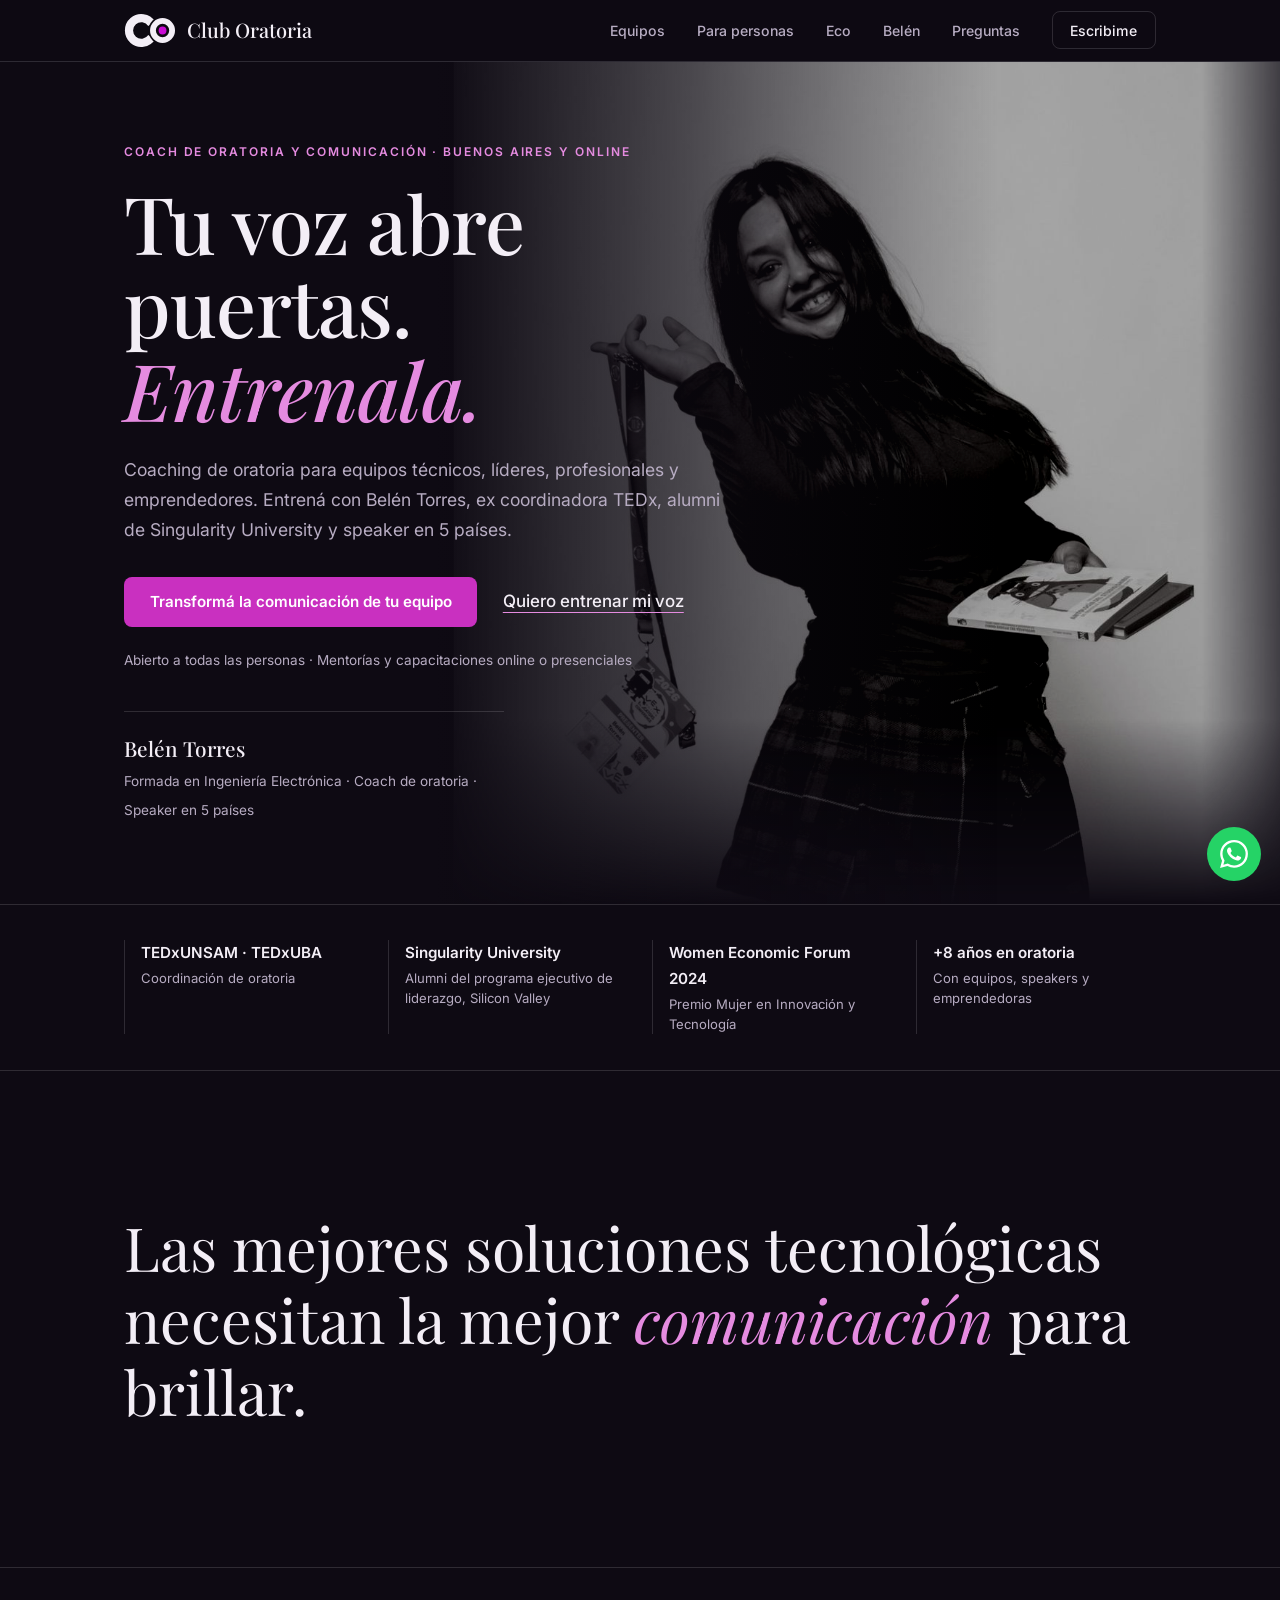
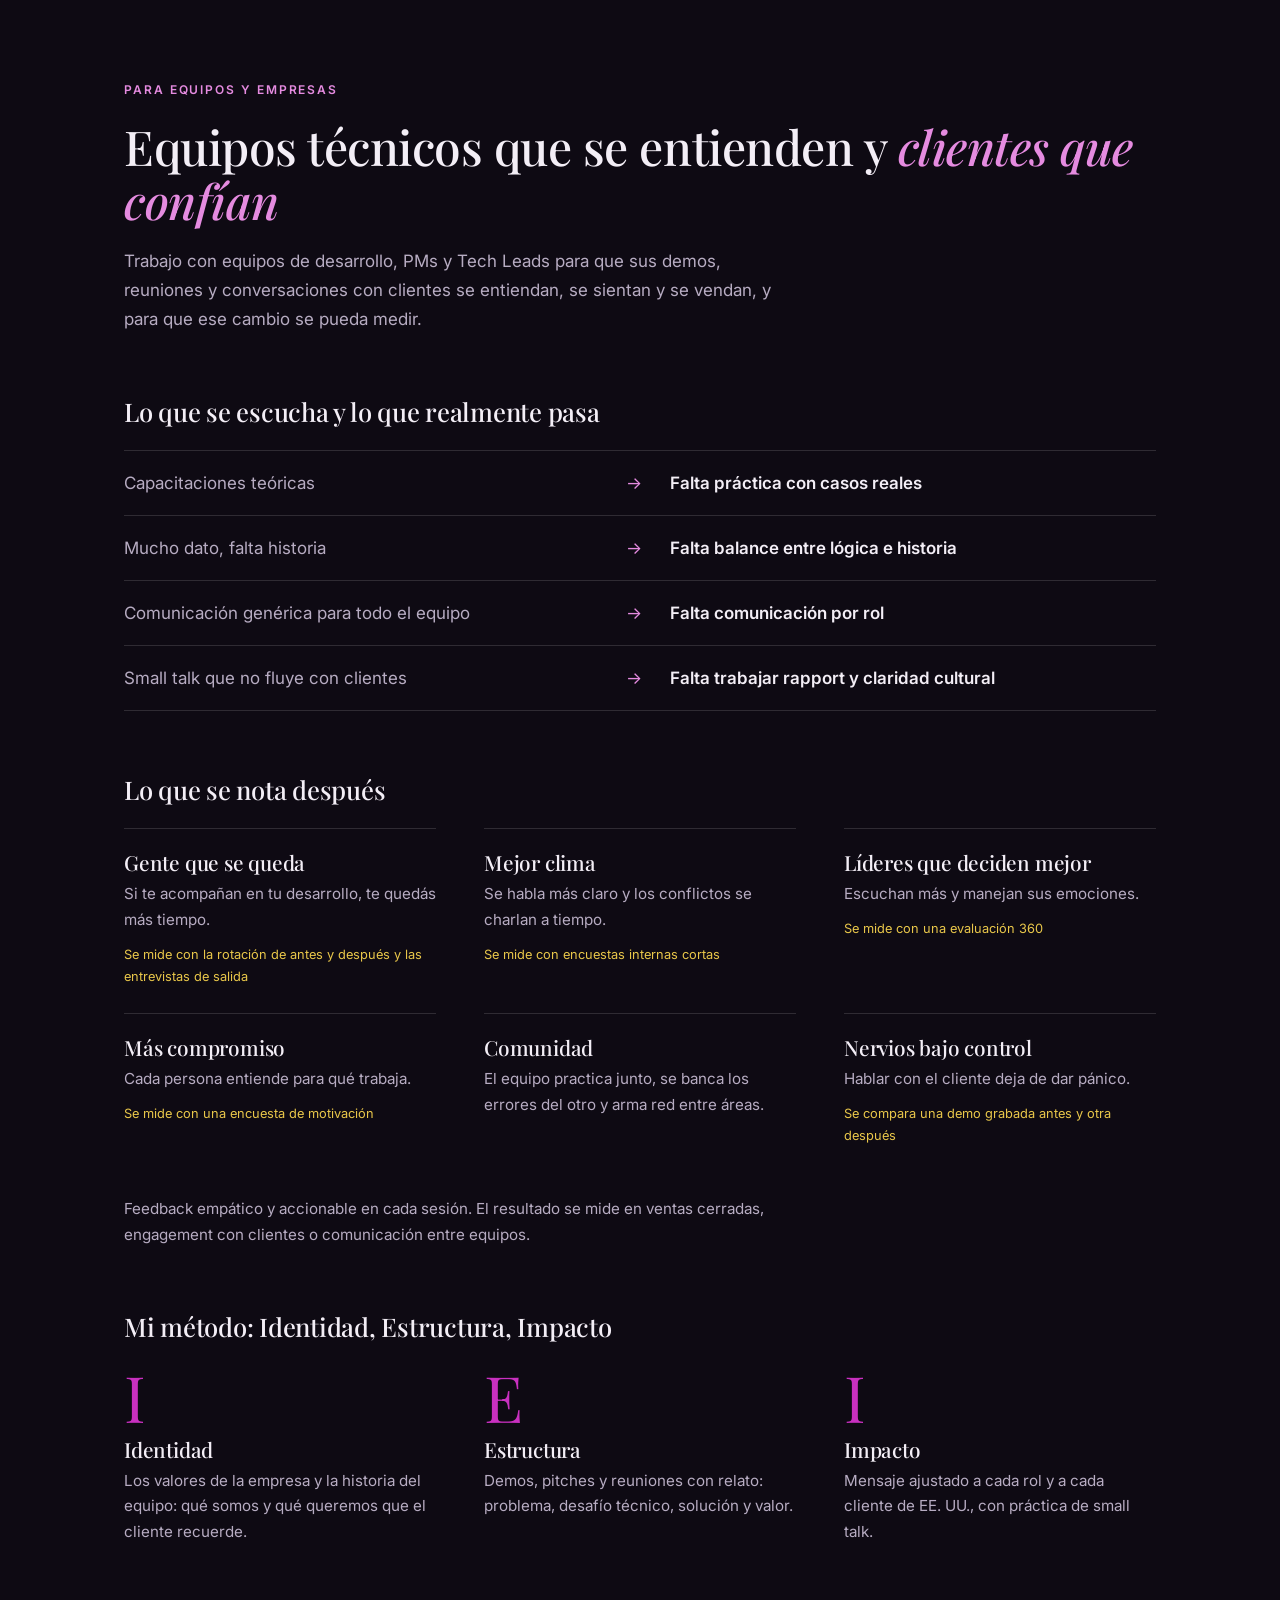
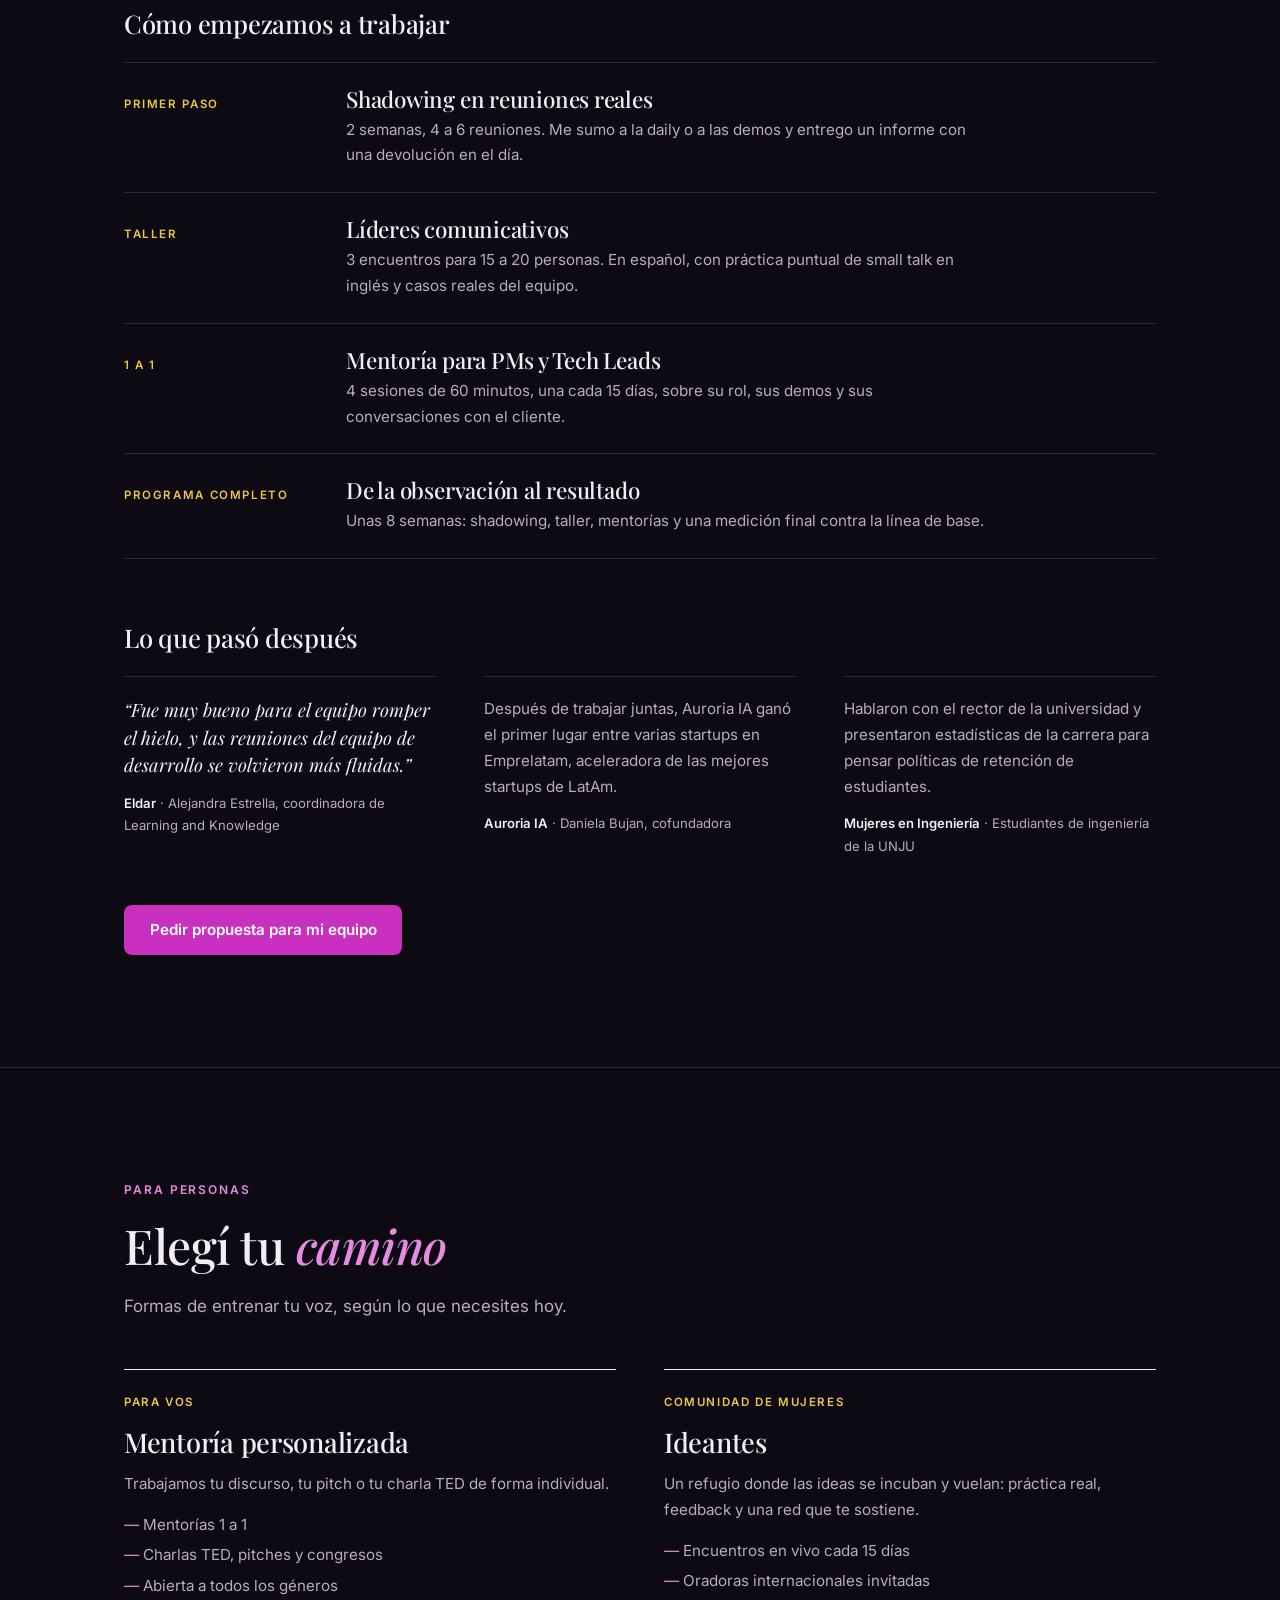
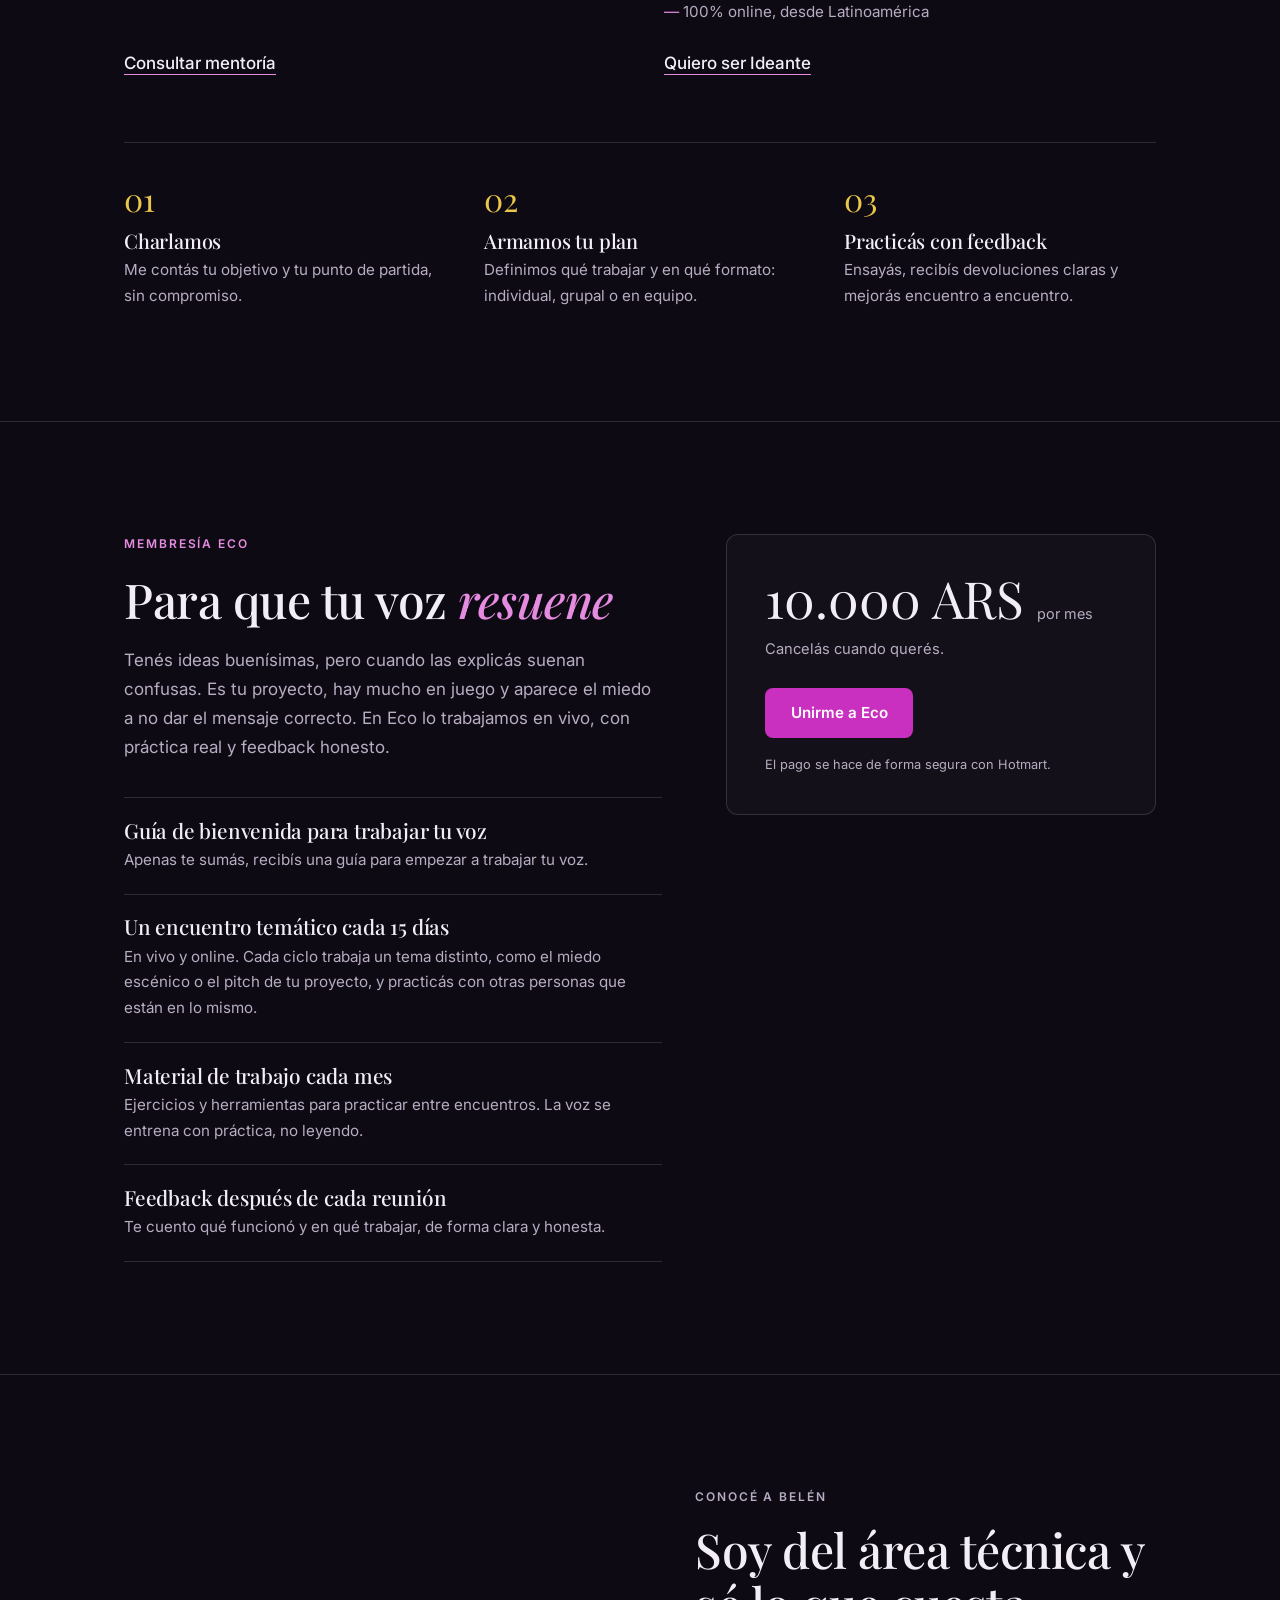
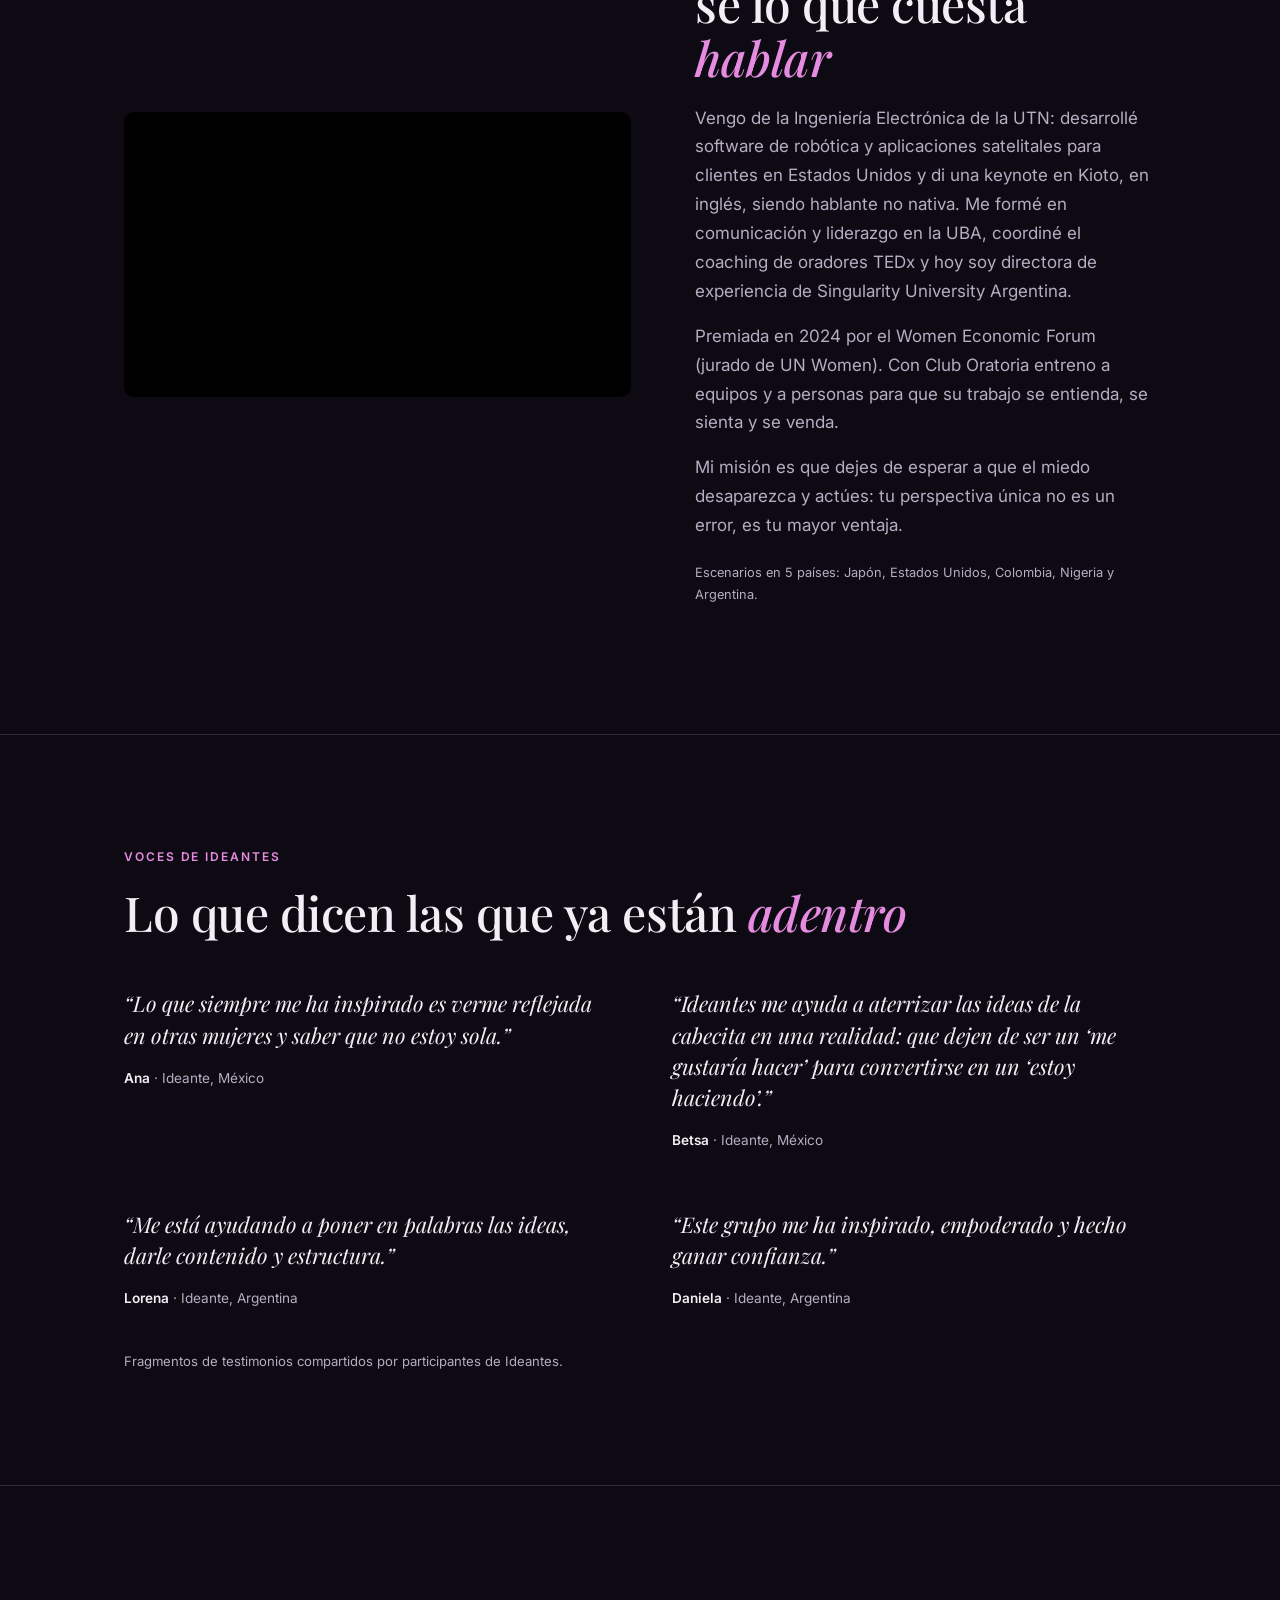
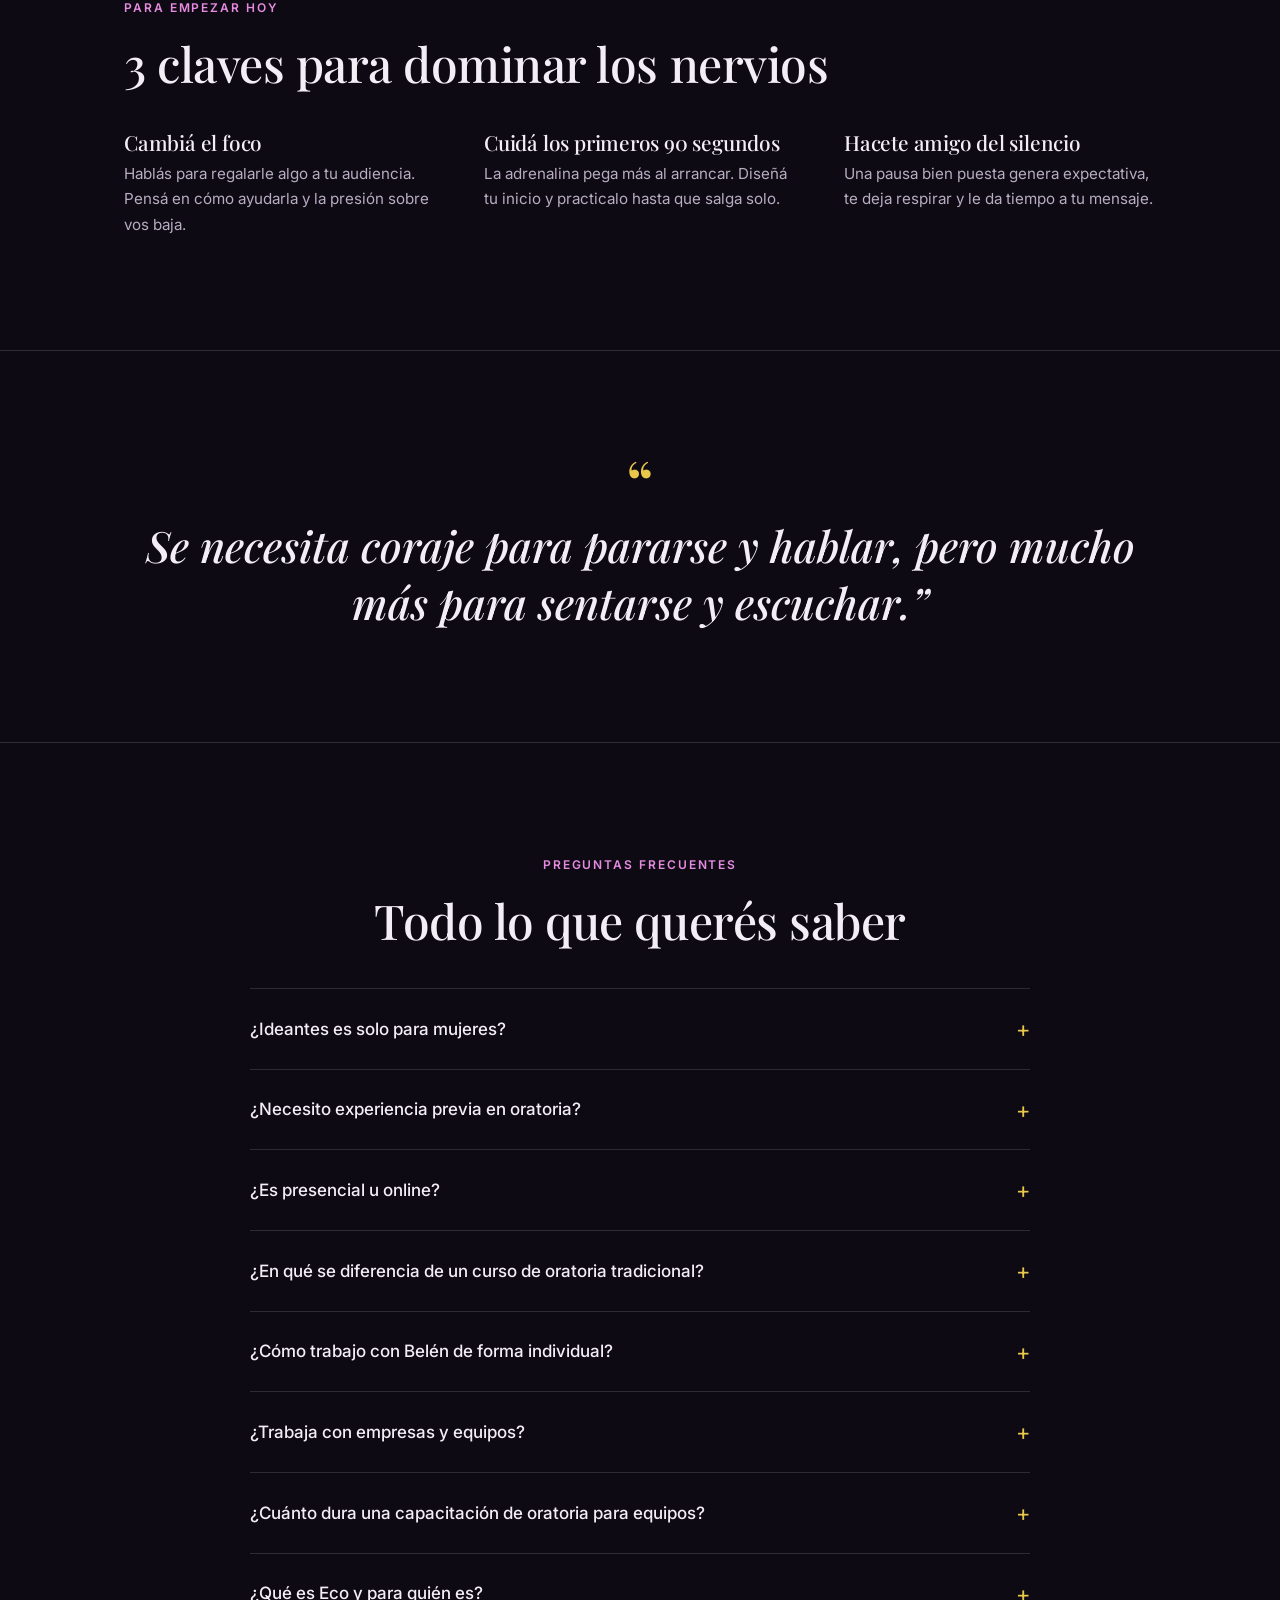
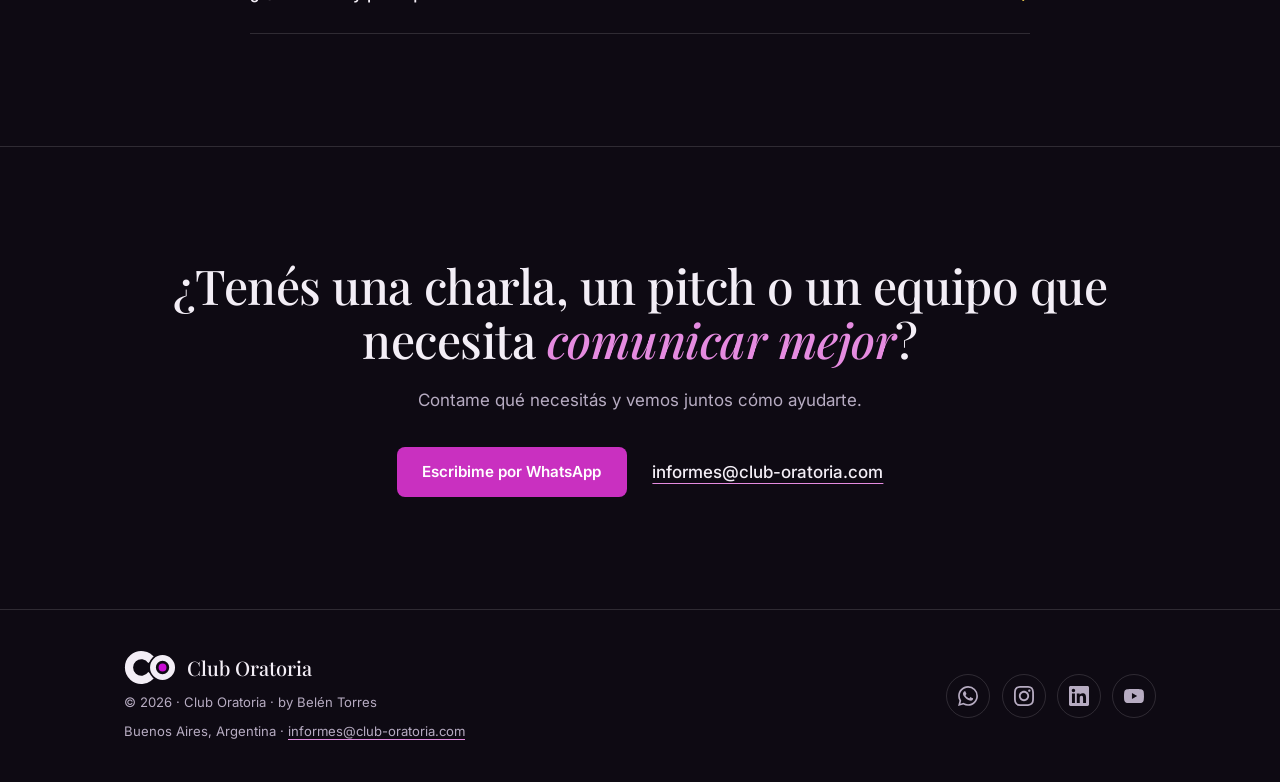
==== commit 6e124343: "Add files via upload" ====
--- a/index (11).html
+++ b/index (11).html
@@ -28,7 +28,7 @@
 {"@type":"Question","name":"¿Es presencial u online?","acceptedAnswer":{"@type":"Answer","text":"Ideantes es 100% online y sincrónico, con encuentros en vivo cada 15 días. Las mentorías y capacitaciones pueden ser online o en Buenos Aires."}},
 {"@type":"Question","name":"¿Cómo trabajo con Belén de forma individual?","acceptedAnswer":{"@type":"Answer","text":"Escribí por WhatsApp o a informes@club-oratoria.com para consultar disponibilidad de mentorías 1 a 1 o mentoría en proyectos como charlas TED o pitches."}},
 {"@type":"Question","name":"¿Trabaja con empresas y equipos?","acceptedAnswer":{"@type":"Answer","text":"Sí. Dicta talleres de comunicación y oratoria para equipos y prepara a líderes para presentaciones de alto impacto."}},
-{"@type":"Question","name":"¿Qué es Eco y para quién es?","acceptedAnswer":{"@type":"Answer","text":"Eco es la membresía accesible de Club Oratoria: por 10.000 ARS al mes tenés un encuentro temático en vivo cada 15 días, material de trabajo cada mes y feedback después de cada reunión. Cancelás cuando querés."}}
+{"@type":"Question","name":"¿Qué es Eco y para quién es?","acceptedAnswer":{"@type":"Answer","text":"Eco es la membresía accesible de Club Oratoria: por 10.000 ARS al mes tenés una guía de bienvenida para trabajar tu voz, un encuentro temático en vivo cada 15 días, material de trabajo cada mes y feedback después de cada reunión. Cancelás cuando querés."}}
 ]}]}
 </script>
 <link rel="preconnect" href="https://fonts.googleapis.com">
@@ -48,7 +48,7 @@
 h2{font-size:clamp(2rem,3.8vw,3rem);margin-bottom:1.2rem}
 h1 em,h2 em{font-style:italic;color:var(--accs)}
 .lead{color:var(--mute);max-width:40em}
-.btn{display:inline-flex;align-items:center;justify-content:center;min-height:50px;padding:0 1.6rem;border-radius:3px;font-weight:600;font-size:.95rem;text-decoration:none;transition:background .2s,color .2s}
+.btn{display:inline-flex;align-items:center;justify-content:center;min-height:50px;padding:0 1.6rem;border-radius:8px;font-weight:600;font-size:.95rem;text-decoration:none;transition:background .2s,color .2s}
 .btn-main{background:var(--acc);color:#fff}
 .btn-main:hover{background:var(--tx);color:var(--bg)}
 .link{font-weight:500;text-decoration:underline;text-decoration-color:var(--accs);text-underline-offset:.3em}
@@ -63,9 +63,9 @@
 #menu{display:flex;align-items:center;gap:2rem;list-style:none}
 #menu a{text-decoration:none;font-size:.88rem;font-weight:500;color:var(--mute)}
 #menu a:hover{color:var(--tx)}
-#menu .nav-cta{color:var(--tx);border:1px solid var(--line);padding:.6rem 1.1rem;border-radius:3px}
+#menu .nav-cta{color:var(--tx);border:1px solid var(--line);padding:.6rem 1.1rem;border-radius:8px}
 #menu .nav-cta:hover{border-color:var(--accs)}
-.menu-btn{display:none;background:none;border:1px solid var(--line);color:var(--tx);border-radius:3px;min-height:44px;padding:0 1rem;font:500 .88rem Inter,sans-serif}
+.menu-btn{display:none;background:none;border:1px solid var(--line);color:var(--tx);border-radius:8px;min-height:44px;padding:0 1rem;font:500 .88rem Inter,sans-serif}
 .hero{border-top:0;padding:clamp(3rem,7vw,5.5rem) 0}
 .hero .wrap{display:grid;grid-template-columns:1.3fr 1fr;gap:4rem;align-items:center}
 .hero h1{font-size:clamp(2.8rem,6.2vw,5rem);line-height:1.05;margin-bottom:1.5rem}
@@ -96,7 +96,7 @@
 .it:last-child{border-bottom:1px solid var(--line)}
 .it h3{font-size:1.3rem;margin-bottom:.3rem}
 .it p{color:var(--mute);font-size:.95rem}
-.price{border:1px solid var(--line);background:var(--bg2);padding:2.4rem;position:sticky;top:100px}
+.price{border:1px solid var(--line);background:var(--bg2);padding:2.4rem;border-radius:12px;position:sticky;top:100px}
 .amt{font-family:"Playfair Display",Georgia,serif;font-size:3.2rem;line-height:1}
 .amt small{font-family:Inter,sans-serif;font-size:.9rem;color:var(--mute)}
 .terms{color:var(--mute);font-size:.92rem;margin:.8rem 0 1.6rem}
@@ -117,7 +117,7 @@
 .rs cite{display:block;font-style:normal;font-size:.82rem;color:var(--mute);margin-top:.8rem}
 .rs cite b{color:var(--tx);font-weight:600}
 .about{display:grid;grid-template-columns:1.1fr 1fr;gap:4rem;align-items:center}
-.video{position:relative;padding-bottom:56.25%;height:0;border-radius:4px;overflow:hidden;background:#000}
+.video{position:relative;padding-bottom:56.25%;height:0;border-radius:10px;overflow:hidden;background:#000}
 .video iframe{position:absolute;inset:0;width:100%;height:100%;border:0}
 .about p{color:var(--mute);margin-bottom:1rem}
 .about .cap{margin-top:1.4rem}
@@ -143,6 +143,8 @@
 footer{border-top:1px solid var(--line);padding:2.5rem 0}
 footer .wrap{display:flex;justify-content:space-between;align-items:center;flex-wrap:wrap;gap:1.5rem}
 footer small{color:var(--mute);font-size:.82rem;display:block;margin-top:.4rem}
+footer small a{color:var(--mute);text-decoration:underline;text-decoration-color:var(--accs);text-underline-offset:.2em}
+footer small a:hover{color:var(--tx)}
 .social{display:flex;gap:.7rem;flex-wrap:wrap}
 .social a{width:44px;height:44px;display:inline-flex;align-items:center;justify-content:center;border:1px solid var(--line);border-radius:50%;color:var(--mute);transition:color .2s,border-color .2s}
 .social a:hover{color:var(--tx);border-color:var(--accs)}
@@ -174,7 +176,18 @@
 .statement{padding:clamp(5rem,11vw,9rem) 0}
 .statement p{font-family:"Playfair Display",Georgia,serif;font-size:clamp(2rem,4.8vw,3.8rem);line-height:1.18;max-width:19em}
 .statement em{font-style:italic;color:var(--accs)}
+.bar b{color:var(--yel);letter-spacing:.06em}
+[hidden]{display:none!important}
+.promo-tag{display:inline-block;font-size:.72rem;letter-spacing:.14em;text-transform:uppercase;font-weight:600;color:var(--bg);background:var(--yel);padding:.3rem .65rem;border-radius:6px;margin-bottom:1rem}
+.amt s{font-size:1.7rem;color:var(--mute);margin-right:.5rem;text-decoration-color:var(--accs)}
+.amt .u{font-family:Inter,sans-serif;font-size:.9rem;color:var(--mute)}
+.code{display:flex;align-items:center;justify-content:space-between;gap:1rem;width:100%;margin:1.1rem 0 .3rem;padding:.75rem 1rem;border:1px dashed var(--yel);background:transparent;color:var(--tx);font:600 1rem Inter,sans-serif;letter-spacing:.14em;cursor:pointer;border-radius:8px}
+.code em{font-style:normal;font-size:.8rem;letter-spacing:0;color:var(--yel);font-weight:500}
+.code:hover{background:rgba(233,199,74,.08)}
+.count{font-size:.85rem;color:var(--yel);margin:.6rem 0 0}
+.cta-inline{display:none;margin:1.4rem 0 0}
 @media(max-width:860px){
+ .cta-inline{display:block}
  .hero{display:block;min-height:0;padding:0 0 3rem}
  .hero::before{display:none}
  .hero-img{position:relative;width:100%;height:440px;display:block;transform:none;-webkit-mask-image:linear-gradient(to top,transparent 0,#000 40%);mask-image:linear-gradient(to top,transparent 0,#000 40%)}
@@ -200,7 +213,7 @@
 <body>
 <svg width="0" height="0" style="position:absolute" aria-hidden="true"><defs><symbol id="co" viewBox="250 510 1460 980"><mask id="cm" maskUnits="userSpaceOnUse" x="250" y="510" width="1460" height="980"><rect x="250" y="510" width="1460" height="980" fill="#fff"/><circle cx="1332" cy="1000" r="395" fill="#000"/></mask><path mask="url(#cm)" d="M1028 811A347 347 0 1 0 1028 1189" fill="none" stroke="currentColor" stroke-width="230"/><circle cx="1332" cy="1000" r="269" fill="none" stroke="currentColor" stroke-width="164"/><circle cx="1332" cy="1000" r="110" fill="#C90BD4"/></symbol></defs></svg>
 
-<div class="bar">TECweek Ideantes · del 3 al 6 de noviembre · online · <a href="https://www.club-oratoria.com/Tecweek-Ideantes/">Inscribite y armá tu gafete</a></div>
+<div class="bar" data-promo>Cyber Monday extendido · 15% OFF en Eco con el código <b>CLUB15</b> · hasta el 11 de noviembre · <a href="#eco">Quiero mi descuento</a></div>
 
 <header>
 <nav class="nav" aria-label="Navegación principal">
@@ -334,17 +347,56 @@
 <p class="eyebrow">Membresía Eco</p>
 <h2 id="t-eco">Para que tu voz <em>resuene</em></h2>
 <p class="lead">Tenés ideas buenísimas, pero cuando las explicás suenan confusas. Es tu proyecto, hay mucho en juego y aparece el miedo a no dar el mensaje correcto. En Eco lo trabajamos en vivo, con práctica real y feedback honesto.</p>
+<p class="cta-inline"><a class="eco-cta btn btn-main" href="https://pay.hotmart.com/M104217722L?bid=1794145126906" target="_blank" rel="noopener noreferrer">Unirme a Eco con 15% OFF</a></p>
 <div class="items">
+<div class="it"><h3>Guía de bienvenida para trabajar tu voz</h3><p>Apenas te sumás, recibís una guía para empezar a trabajar tu voz.</p></div>
 <div class="it"><h3>Un encuentro temático cada 15 días</h3><p>En vivo y online. Cada ciclo trabaja un tema distinto, como el miedo escénico o el pitch de tu proyecto, y practicás con otras personas que están en lo mismo.</p></div>
 <div class="it"><h3>Material de trabajo cada mes</h3><p>Ejercicios y herramientas para practicar entre encuentros. La voz se entrena con práctica, no leyendo.</p></div>
 <div class="it"><h3>Feedback después de cada reunión</h3><p>Te cuento qué funcionó y en qué trabajar, de forma clara y honesta.</p></div>
 </div>
 </div>
 <aside class="price" aria-label="Precio de Eco">
+<div data-promo>
+<p class="promo-tag">Cyber Monday extendido</p>
+<p class="amt"><s>10.000</s>8.500 <span class="u">ARS con el código</span></p>
+<button class="code" type="button" id="copy-code" aria-label="Copiar el código CLUB15"><span>CLUB15</span><em>Copiar</em></button>
+<p class="count" id="count"></p>
+<p class="terms">Ahorrás 1.500 ARS. Cancelás cuando querés.</p>
+</div>
+<div data-regular hidden>
 <p class="amt">10.000 ARS <small>por mes</small></p>
 <p class="terms">Cancelás cuando querés.</p>
-<script>function importHotmart(){var s=document.createElement('script');s.src='https://static.hotmart.com/checkout/widget.min.js';document.head.appendChild(s)}importHotmart();</script>
-<a onclick="return false;" href="https://pay.hotmart.com/M104217722L?checkoutMode=2" class="hotmart-fb hotmart__button-checkout btn btn-main" style="display:inline-flex !important;background:#C930C0 !important;color:#fff !important;padding:0 1.6rem !important;border-radius:3px !important;text-decoration:none !important;font-weight:600 !important;font-family:inherit !important;min-height:50px !important;align-items:center !important;border:none !important;box-shadow:none !important;text-shadow:none !important">Unirme a Eco</a>
+</div>
+<a class="eco-cta btn btn-main" href="https://pay.hotmart.com/M104217722L?bid=1794145126906" target="_blank" rel="noopener noreferrer">Unirme a Eco con 15% OFF</a>
+<script>
+(function(){
+var END=new Date('2026-11-11T23:59:59-03:00').getTime();
+var cnt=document.getElementById('count');
+function expire(){
+ document.querySelectorAll('[data-promo]').forEach(function(e){e.hidden=true});
+ document.querySelectorAll('[data-regular]').forEach(function(e){e.hidden=false});
+ document.querySelectorAll('.eco-cta').forEach(function(a){a.href="https://pay.hotmart.com/M104217722L";a.textContent='Unirme a Eco'});
+}
+function tick(){
+ var d=END-Date.now();
+ if(d<=0){expire();return false}
+ var days=Math.floor(d/864e5),h=Math.floor(d%864e5/36e5),m=Math.floor(d%36e5/6e4);
+ if(cnt)cnt.textContent='Termina en '+(days?days+(days>1?' días ':' día '):'')+h+' h '+m+' min';
+ return true
+}
+if(END-Date.now()<=0){expire()}
+document.addEventListener('DOMContentLoaded',function(){
+ if(tick())setInterval(tick,30000);else expire();
+ var cb=document.getElementById('copy-code');
+ if(cb)cb.addEventListener('click',function(){
+  var em=cb.querySelector('em');
+  var done=function(){em.textContent='¡Copiado!';setTimeout(function(){em.textContent='Copiar'},2000)};
+  if(navigator.clipboard&&navigator.clipboard.writeText){navigator.clipboard.writeText('CLUB15').then(done)}
+  else{var t=document.createElement('textarea');t.value='CLUB15';document.body.appendChild(t);t.select();try{document.execCommand('copy')}catch(e){}document.body.removeChild(t);done()}
+ });
+});
+})();
+</script>
 <p class="safe">El pago se hace de forma segura con Hotmart.</p>
 </aside>
 </div>
@@ -408,7 +460,8 @@
 <details><summary>¿Cómo trabajo con Belén de forma individual?</summary><p>Escribile por <a href="https://wa.me/541126789589?text=Hola%20Bel%C3%A9n%2C%20quiero%20consultar%20por%20una%20mentor%C3%ADa." target="_blank" rel="noopener noreferrer">WhatsApp</a> o a <a href="mailto:informes@club-oratoria.com">informes@club-oratoria.com</a> para consultar disponibilidad de mentorías 1 a 1 o de mentoría en proyectos como charlas TED o pitches.</p></details>
 <details><summary>¿Trabaja con empresas y equipos?</summary><p>Sí. Dicta talleres de comunicación y oratoria para equipos y prepara a líderes y directivos para presentaciones de alto impacto. Pedí una propuesta por <a href="https://wa.me/541126789589?text=Hola%20Bel%C3%A9n%2C%20quiero%20pedir%20una%20propuesta%20para%20mi%20equipo." target="_blank" rel="noopener noreferrer">WhatsApp</a> o por mail.</p></details>
 <details><summary>¿Cuánto dura una capacitación de oratoria para equipos?</summary><p>Depende del objetivo. Puede ser un shadowing de 2 semanas para diagnosticar, un taller de 3 encuentros o un programa completo de unas 8 semanas, con medición final contra la línea de base.</p></details>
-<details><summary>¿Qué es Eco y para quién es?</summary><p>Eco es la membresía accesible de Club Oratoria. Por 10.000 ARS al mes tenés un encuentro temático en vivo cada 15 días, material de trabajo cada mes y feedback después de cada reunión. Es para quien tiene una idea o un proyecto que comunicar y quiere practicar con constancia, sin una inversión grande. Cancelás cuando querés.</p></details>
+<details data-promo><summary>¿Cómo uso el código CLUB15?</summary><p>Al pagar en Hotmart, ingresá CLUB15 en el campo de cupón de descuento. Aplica a la membresía Eco y vale hasta el 11 de noviembre.</p></details>
+<details><summary>¿Qué es Eco y para quién es?</summary><p>Eco es la membresía accesible de Club Oratoria. Por 10.000 ARS al mes tenés una guía de bienvenida para trabajar tu voz, un encuentro temático en vivo cada 15 días, material de trabajo cada mes y feedback después de cada reunión. Es para quien tiene una idea o un proyecto que comunicar y quiere practicar con constancia, sin una inversión grande. Cancelás cuando querés.</p></details>
 </div>
 </div>
 </section>
@@ -429,7 +482,8 @@
 
 <footer>
 <div class="wrap">
-<div><a class="brand" href="#" aria-label="Club Oratoria, volver arriba"><svg class="logo" width="52" height="35" aria-hidden="true"><use href="#co"/></svg>Club Oratoria</a><small>© <span id="y">2026</span> · Club Oratoria · by Belén Torres</small></div>
+<div><a class="brand" href="#" aria-label="Club Oratoria, volver arriba"><svg class="logo" width="52" height="35" aria-hidden="true"><use href="#co"/></svg>Club Oratoria</a><small>© <span id="y">2026</span> · Club Oratoria · by Belén Torres</small>
+<small>Buenos Aires, Argentina · <a href="mailto:informes@club-oratoria.com">informes@club-oratoria.com</a></small></div>
 <div class="social">
 <a href="https://wa.me/541126789589" target="_blank" rel="noopener noreferrer" aria-label="WhatsApp" title="WhatsApp"><svg viewBox="0 0 24 24" aria-hidden="true"><path d="M17.472 14.382c-.297-.149-1.758-.867-2.03-.967-.273-.099-.471-.148-.67.15-.197.297-.767.966-.94 1.164-.173.199-.347.223-.644.075-.297-.15-1.255-.463-2.39-1.475-.883-.788-1.48-1.761-1.653-2.059-.173-.297-.018-.458.13-.606.134-.133.298-.347.446-.52.149-.174.198-.298.298-.497.099-.198.05-.371-.025-.52-.075-.149-.669-1.612-.916-2.207-.242-.579-.487-.5-.669-.51-.173-.008-.371-.01-.57-.01-.198 0-.52.074-.792.372-.272.297-1.04 1.016-1.04 2.479 0 1.462 1.065 2.875 1.213 3.074.149.198 2.096 3.2 5.077 4.487.709.306 1.262.489 1.694.625.712.227 1.36.195 1.871.118.571-.085 1.758-.719 2.006-1.413.248-.694.248-1.289.173-1.413-.074-.124-.272-.198-.57-.347m-5.421 7.403h-.004a9.87 9.87 0 01-5.031-1.378l-.361-.214-3.741.982.998-3.648-.235-.374a9.86 9.86 0 01-1.51-5.26c.001-5.45 4.436-9.884 9.888-9.884 2.64 0 5.122 1.03 6.988 2.898a9.825 9.825 0 012.893 6.994c-.003 5.45-4.437 9.884-9.885 9.884m8.413-18.297A11.815 11.815 0 0012.05 0C5.495 0 .16 5.335.157 11.892c0 2.096.547 4.142 1.588 5.945L.057 24l6.305-1.654a11.882 11.882 0 005.683 1.448h.005c6.554 0 11.89-5.335 11.893-11.893a11.821 11.821 0 00-3.48-8.413z"/></svg></a>
 <a href="https://www.instagram.com/club_oratoria/" target="_blank" rel="noopener noreferrer" aria-label="Instagram" title="Instagram"><svg viewBox="0 0 24 24" aria-hidden="true"><path d="M12 2.163c3.204 0 3.584.012 4.85.07 3.252.148 4.771 1.691 4.919 4.919.058 1.265.069 1.645.069 4.849 0 3.205-.012 3.584-.069 4.849-.149 3.225-1.664 4.771-4.919 4.919-1.266.058-1.644.07-4.85.07-3.204 0-3.584-.012-4.849-.07-3.26-.149-4.771-1.699-4.919-4.92-.058-1.265-.07-1.644-.07-4.849 0-3.204.013-3.583.07-4.849.149-3.227 1.664-4.771 4.919-4.919 1.266-.057 1.645-.069 4.849-.069zm0-2.163c-3.259 0-3.667.014-4.947.072-4.358.2-6.78 2.618-6.98 6.98-.059 1.281-.073 1.689-.073 4.948 0 3.259.014 3.668.072 4.948.2 4.358 2.618 6.78 6.98 6.98 1.281.058 1.689.072 4.948.072 3.259 0 3.668-.014 4.948-.072 4.354-.2 6.782-2.618 6.979-6.98.059-1.28.073-1.689.073-4.948 0-3.259-.014-3.667-.072-4.947-.196-4.354-2.617-6.78-6.979-6.98-1.281-.059-1.69-.073-4.949-.073zm0 5.838c-3.403 0-6.162 2.759-6.162 6.162s2.759 6.163 6.162 6.163 6.162-2.759 6.162-6.163c0-3.403-2.759-6.162-6.162-6.162zm0 10.162c-2.209 0-4-1.79-4-4 0-2.209 1.791-4 4-4s4 1.791 4 4c0 2.21-1.791 4-4 4zm6.406-11.845c-.796 0-1.441.645-1.441 1.44s.645 1.44 1.441 1.44c.795 0 1.439-.645 1.439-1.44s-.644-1.44-1.439-1.44z"/></svg></a>
